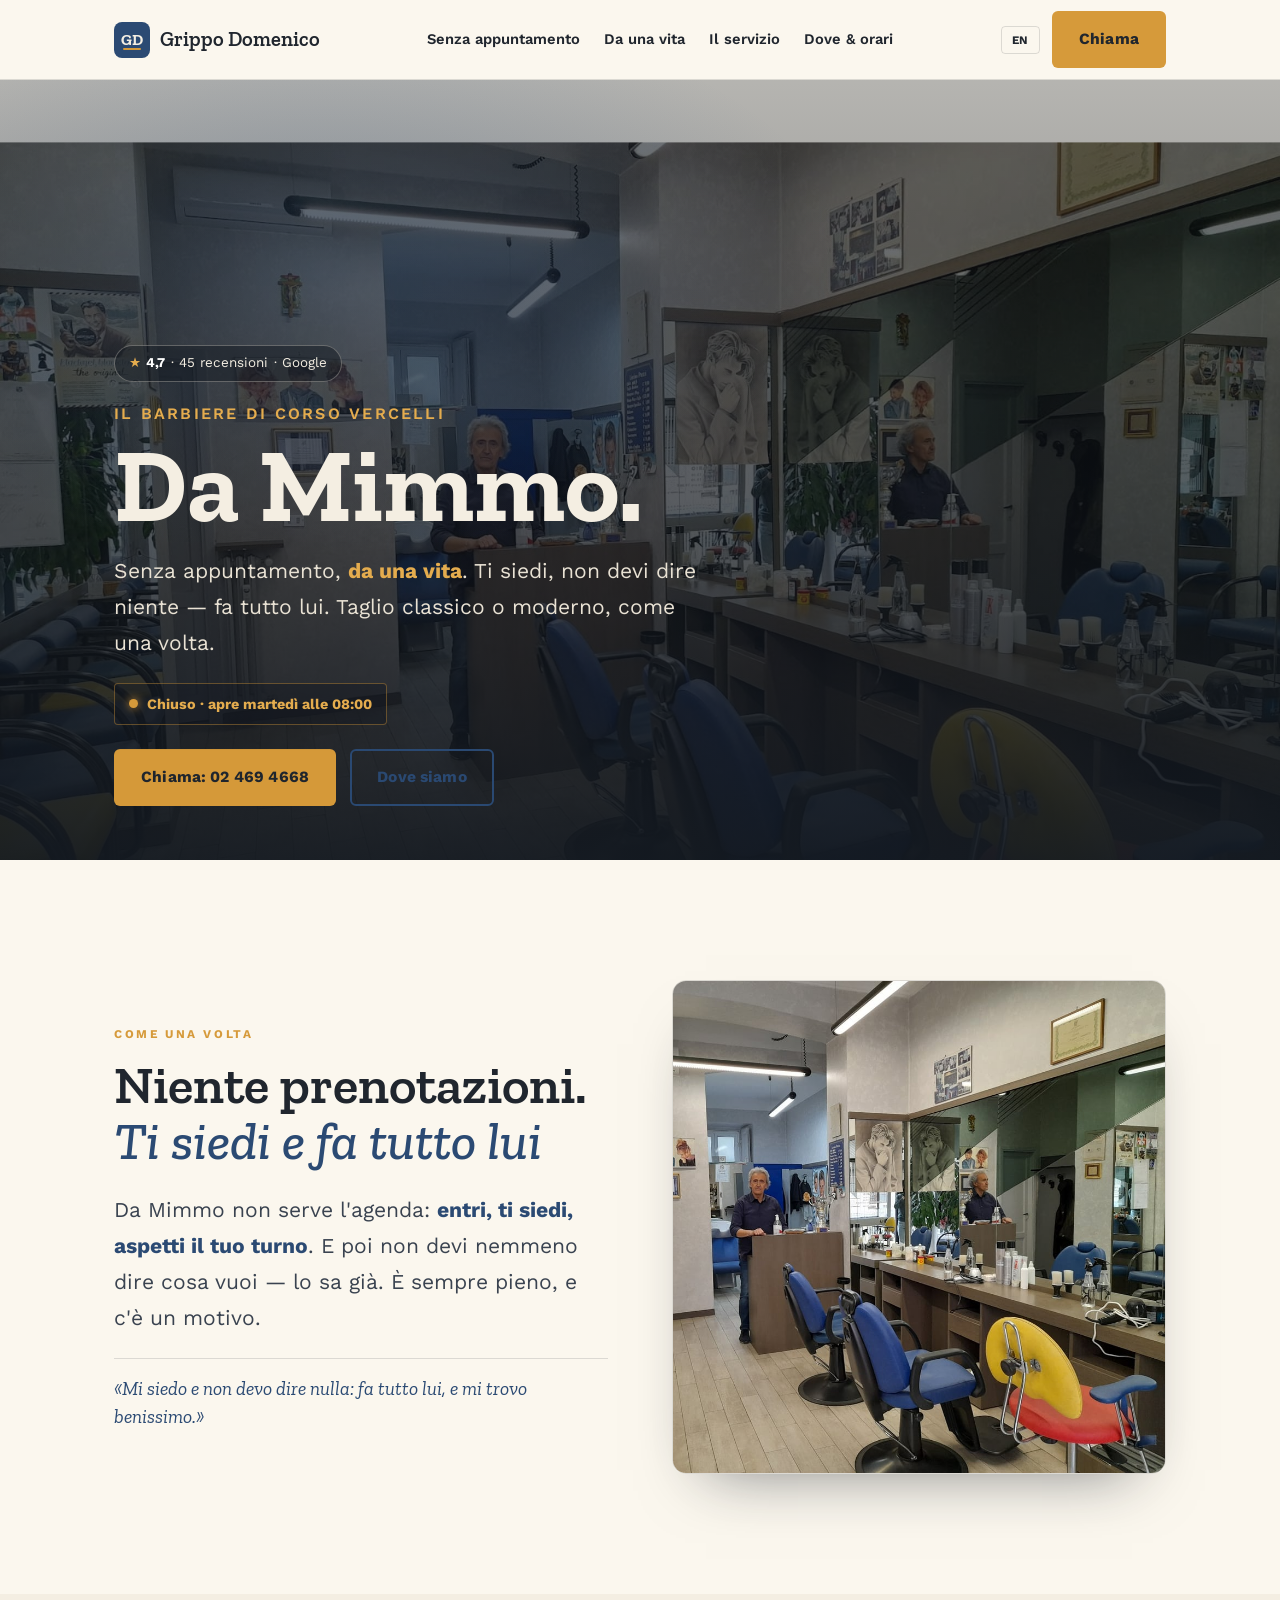
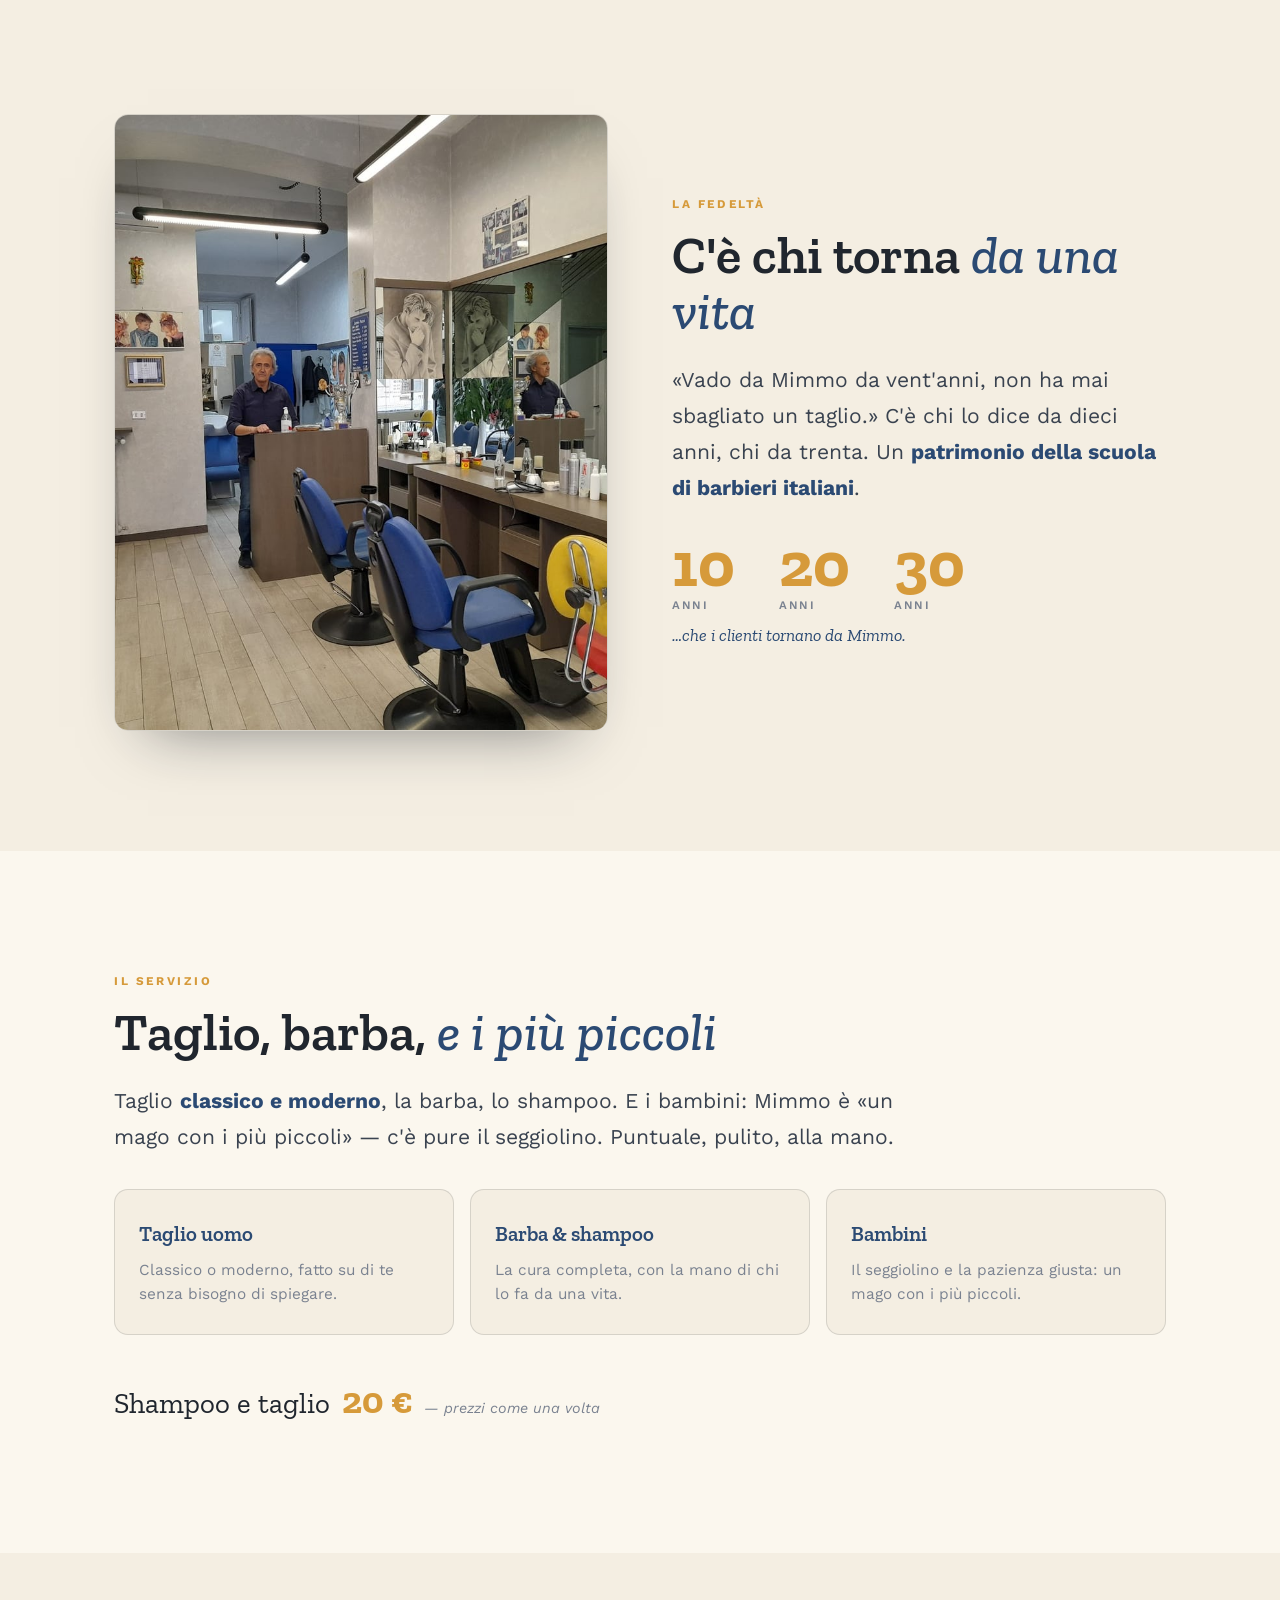
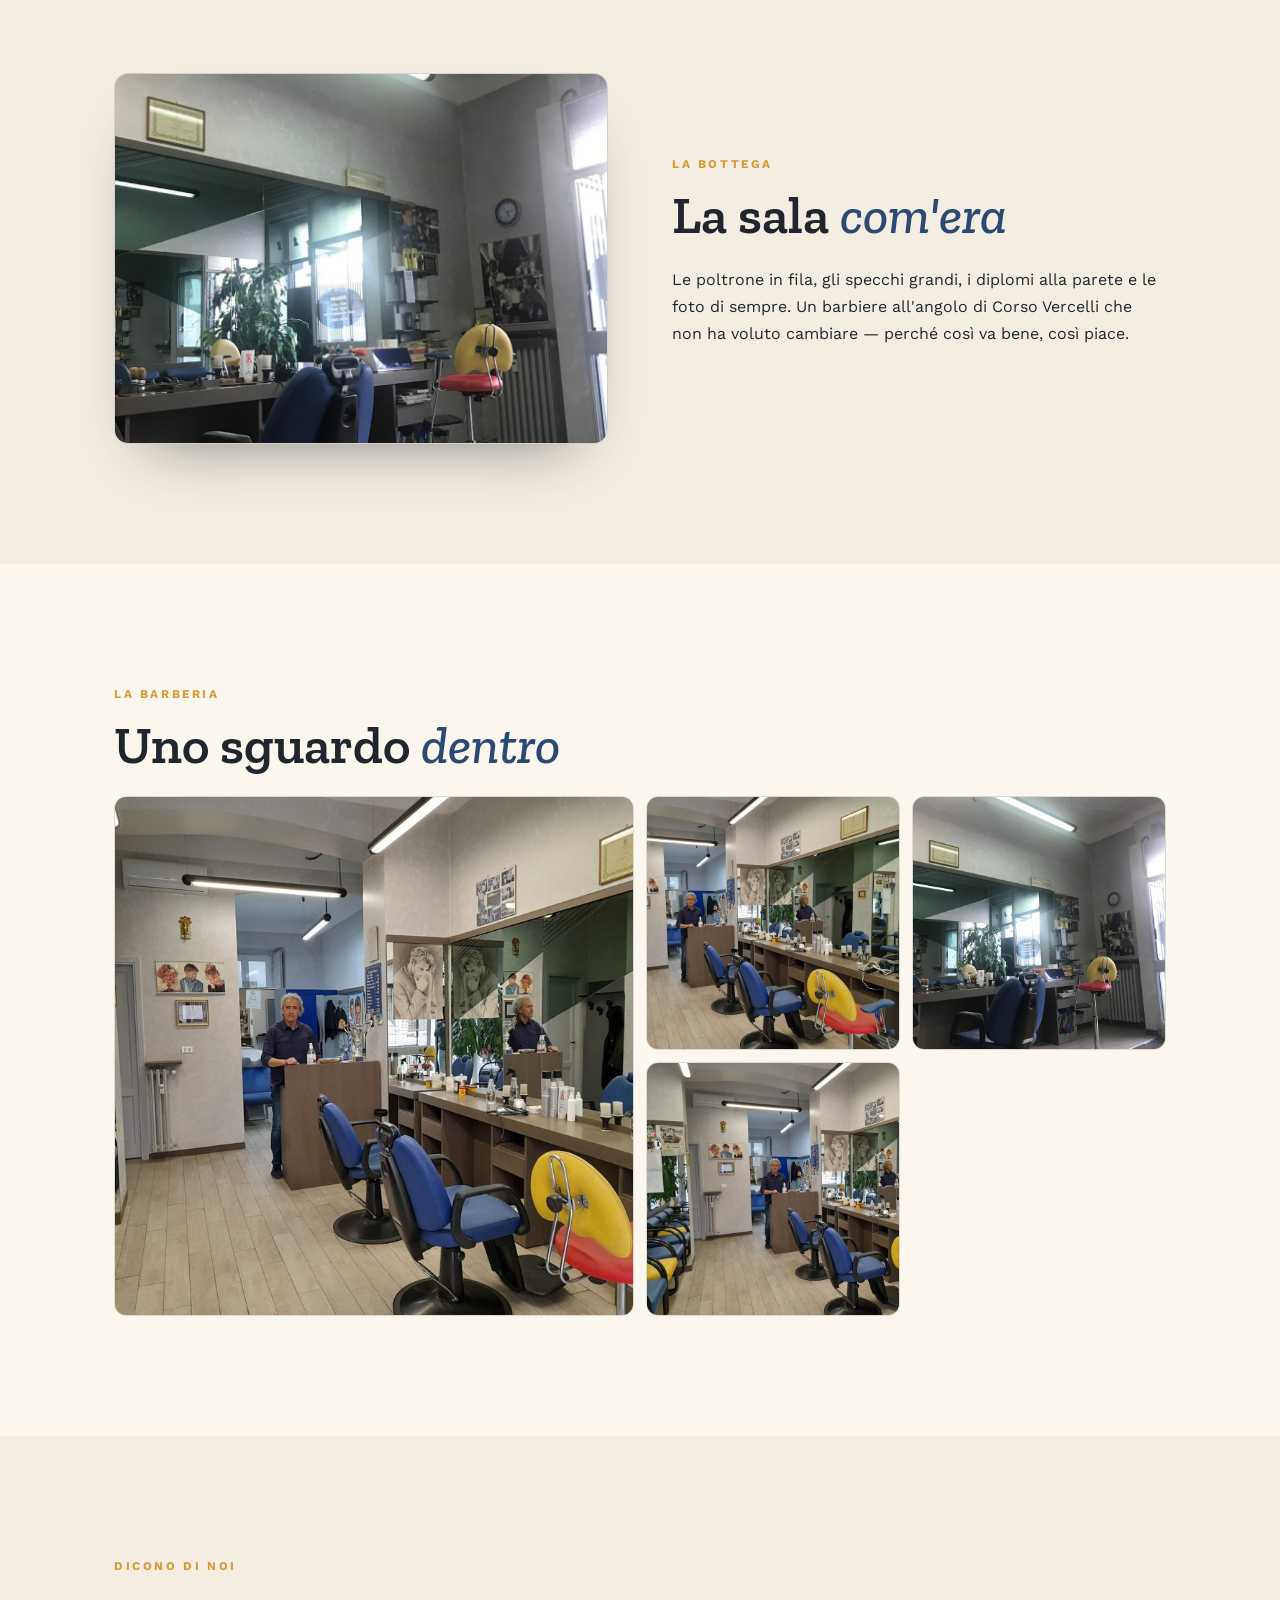
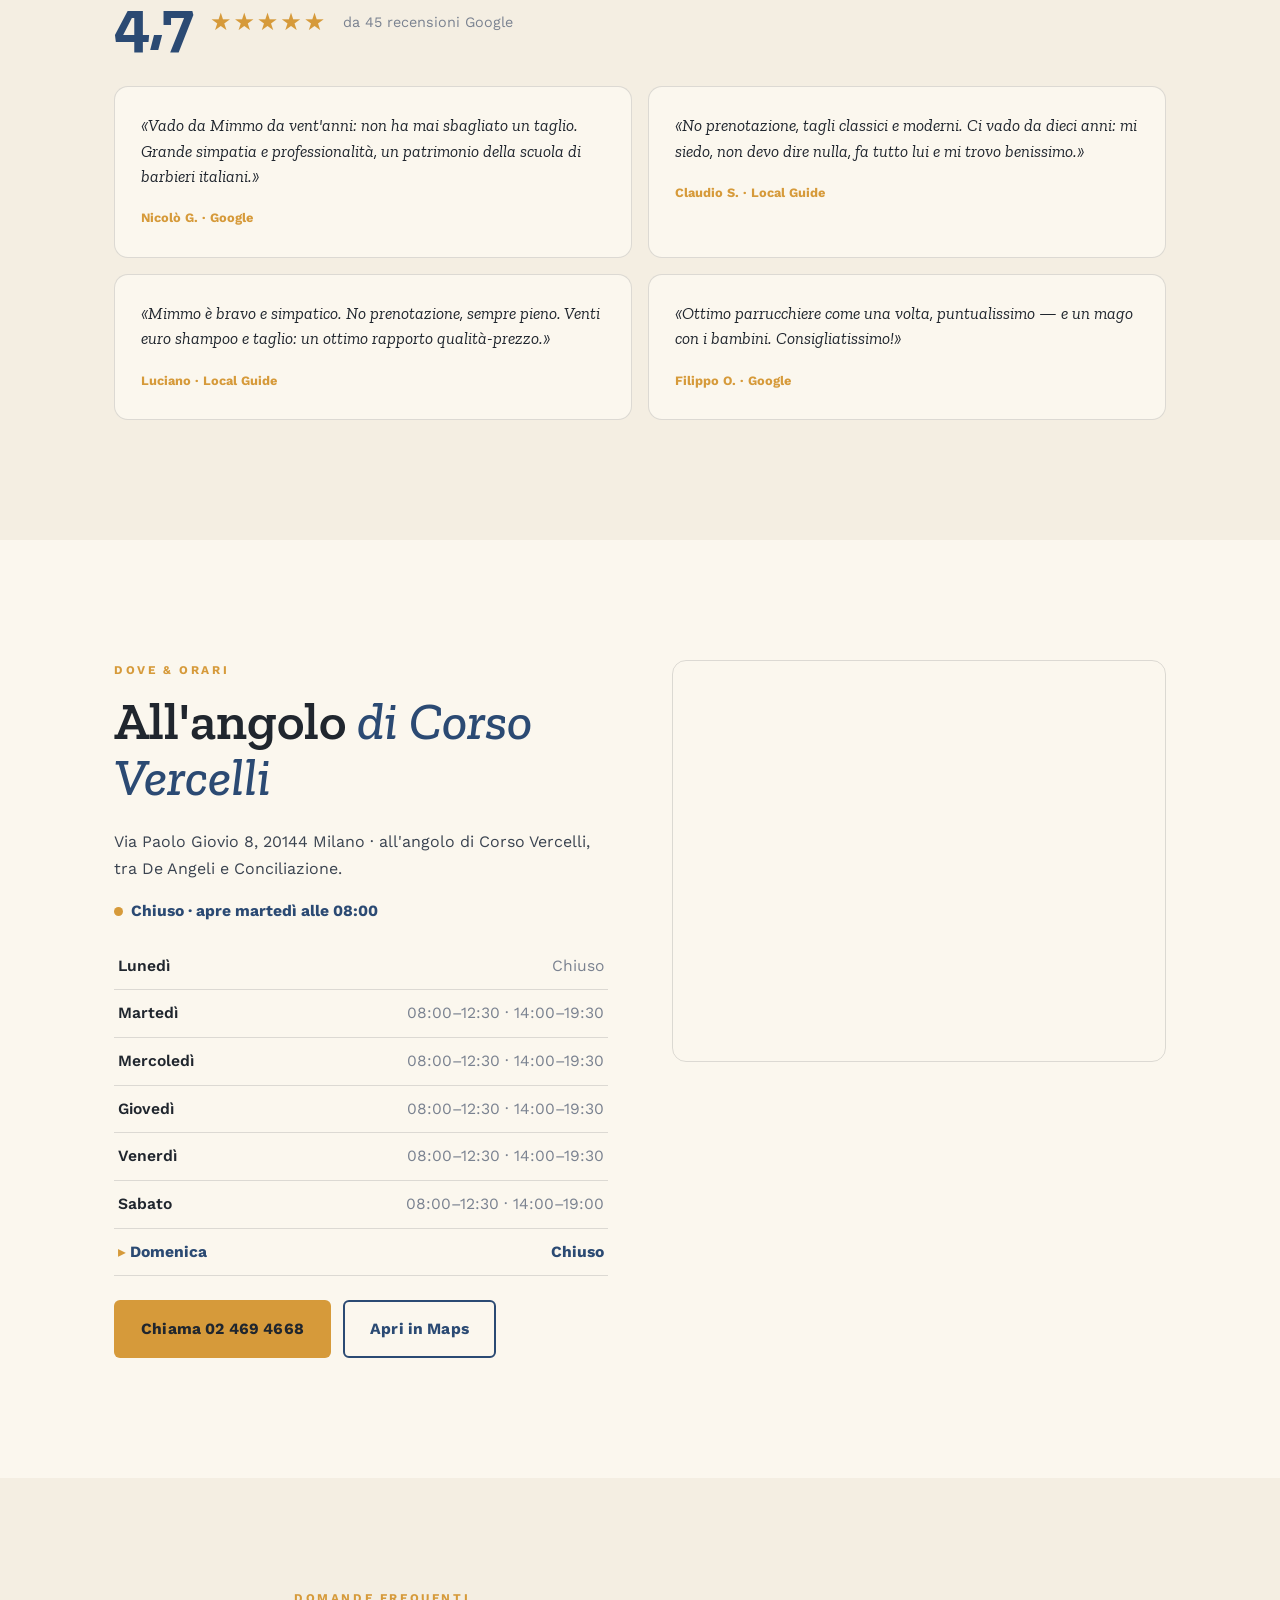
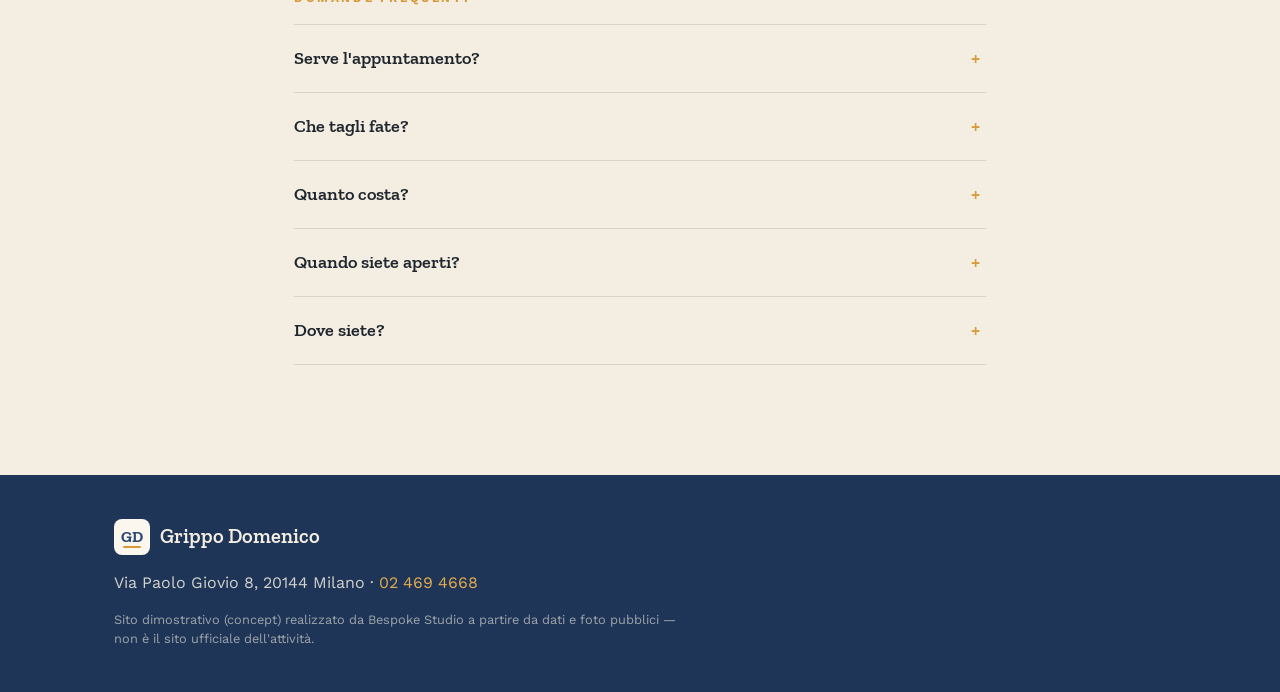
==== index.html @ 037d11e1 "Grippo Domenico — barbiere senza appuntamento, Corso Vercelli (demo Bespoke Studio) Co-Authored-By: " ====
<!DOCTYPE html>
<html lang="it">
<head>
<meta charset="UTF-8">
<meta name="viewport" content="width=device-width, initial-scale=1.0">
<title>Da Mimmo — Grippo Domenico, barbiere in Corso Vercelli</title>
<meta name="description" content="Grippo Domenico, il barbiere di Via Paolo Giovio all'angolo di Corso Vercelli: senza appuntamento, da una vita. Taglio classico e moderno, la barba, i bambini. Da Mimmo ti siedi e fa tutto lui.">
<link rel="canonical" href="https://rotenzark.github.io/grippo-domenico/">
<meta property="og:type" content="website">
<meta property="og:title" content="Da Mimmo — Grippo Domenico, barbiere in Corso Vercelli">
<meta property="og:description" content="Il barbiere di quartiere senza appuntamento, da una vita. Ti siedi e non devi dire niente: fa tutto lui. Taglio classico e moderno, come una volta.">
<meta property="og:image" content="https://rotenzark.github.io/grippo-domenico/img/og-image.jpg">
<meta property="og:url" content="https://rotenzark.github.io/grippo-domenico/">
<meta name="theme-color" content="#2B4A73">
<link rel="icon" type="image/svg+xml" href="img/favicon.svg">
<link rel="icon" type="image/png" sizes="32x32" href="img/favicon-32.png">
<link rel="apple-touch-icon" href="img/apple-touch-icon.png">
<link rel="preconnect" href="https://fonts.googleapis.com">
<link rel="preconnect" href="https://fonts.gstatic.com" crossorigin>
<link href="https://fonts.googleapis.com/css2?family=Zilla+Slab:ital,wght@0,500;0,600;0,700;1,500&family=Work+Sans:wght@400;500;600;700&display=swap" rel="stylesheet">
<link rel="stylesheet" href="css/styles.css?v=1">
<script type="application/ld+json">
{
  "@context": "https://schema.org",
  "@type": "HairSalon",
  "name": "Parrucchiere Grippo Domenico",
  "description": "Barbiere / parrucchiere per uomo in Via Paolo Giovio, angolo Corso Vercelli a Milano. Senza appuntamento: taglio classico e moderno, barba, bambini. Da Mimmo, da una vita.",
  "image": "https://rotenzark.github.io/grippo-domenico/img/og-image.jpg",
  "url": "https://rotenzark.github.io/grippo-domenico/",
  "telephone": "+39024694668",
  "priceRange": "€",
  "address": {
    "@type": "PostalAddress",
    "streetAddress": "Via Paolo Giovio 8",
    "addressLocality": "Milano",
    "postalCode": "20144",
    "addressCountry": "IT"
  },
  "geo": { "@type": "GeoCoordinates", "latitude": 45.4649447, "longitude": 9.1602481 },
  "aggregateRating": { "@type": "AggregateRating", "ratingValue": "4.7", "reviewCount": "45" },
  "openingHoursSpecification": [
    { "@type": "OpeningHoursSpecification", "dayOfWeek": ["Tuesday","Wednesday","Thursday","Friday"], "opens": "08:00", "closes": "12:30" },
    { "@type": "OpeningHoursSpecification", "dayOfWeek": ["Tuesday","Wednesday","Thursday","Friday"], "opens": "14:00", "closes": "19:30" },
    { "@type": "OpeningHoursSpecification", "dayOfWeek": "Saturday", "opens": "08:00", "closes": "12:30" },
    { "@type": "OpeningHoursSpecification", "dayOfWeek": "Saturday", "opens": "14:00", "closes": "19:00" }
  ]
}
</script>
<script type="application/ld+json">
{
  "@context": "https://schema.org",
  "@type": "FAQPage",
  "mainEntity": [
    { "@type": "Question", "name": "Serve l'appuntamento?", "acceptedAnswer": { "@type": "Answer", "text": "No: da Mimmo si entra senza prenotare. Ti siedi, aspetti il tuo turno e fa tutto lui. È sempre pieno, ma vale l'attesa." } },
    { "@type": "Question", "name": "Che tagli fate?", "acceptedAnswer": { "@type": "Answer", "text": "Taglio classico e moderno, la barba, lo shampoo. E i bambini: Mimmo è un mago con i più piccoli. Tutto come una volta." } },
    { "@type": "Question", "name": "Quanto costa?", "acceptedAnswer": { "@type": "Answer", "text": "Prezzi come una volta: 20 euro shampoo e taglio. Un rapporto qualità-prezzo che i clienti citano da anni." } },
    { "@type": "Question", "name": "Quando siete aperti?", "acceptedAnswer": { "@type": "Answer", "text": "Da martedì a venerdì 8:00–12:30 e 14:00–19:30; sabato 8:00–12:30 e 14:00–19:00. Domenica e lunedì chiuso." } },
    { "@type": "Question", "name": "Dove siete?", "acceptedAnswer": { "@type": "Answer", "text": "In Via Paolo Giovio 8, all'angolo di Corso Vercelli a Milano. Telefono 02 469 4668." } }
  ]
}
</script>
</head>
<body>

<div class="intro" id="intro" aria-hidden="true">
  <div class="intro__inner">
    <span class="intro__mono" aria-hidden="true">GD</span>
    <span class="intro__name">Da Mimmo</span>
    <span class="intro__sub">Grippo Domenico · Barbiere</span>
  </div>
</div>

<a class="skip" href="#senza">Salta al contenuto</a>

<header class="site-head" id="top">
  <div class="wrap head-inner">
    <a class="brand" href="#top" aria-label="Grippo Domenico, torna su">
      <span class="brand__mono" aria-hidden="true">GD</span>
      <span class="brand__name">Grippo Domenico</span>
    </a>
    <nav class="nav" id="mainNav" aria-label="Principale">
      <a href="#senza" data-i18n="nav.senza">Senza appuntamento</a>
      <a href="#vita" data-i18n="nav.vita">Da una vita</a>
      <a href="#servizio" data-i18n="nav.servizio">Il servizio</a>
      <a href="#dove" data-i18n="nav.dove">Dove &amp; orari</a>
    </nav>
    <div class="head-cta">
      <button class="lang" id="langToggle" type="button" aria-label="Switch language to English">EN</button>
      <a class="btn btn--gold" href="tel:+39024694668" data-i18n="nav.chiama">Chiama</a>
      <button class="burger" id="burger" type="button" aria-label="Menu" aria-expanded="false" aria-controls="mainNav"><span></span><span></span><span></span></button>
    </div>
  </div>
</header>

<!-- HERO -->
<section class="hero" aria-label="Da Mimmo, Grippo Domenico">
  <div class="hero__photo" id="heroPhoto"><img src="img/hero.jpg" alt="L'interno della barberia di Grippo Domenico con Mimmo e le poltrone" width="1600" height="1000"></div>
  <div class="hero__scrim"></div>
  <div class="wrap hero__inner">
    <p class="hero__badge reveal-hero"><span class="stars" aria-hidden="true">★</span> <strong>4,7</strong> · <span data-i18n="hero.rec">45 recensioni</span> · Google</p>
    <p class="hero__kicker reveal-hero" data-i18n="hero.kicker">Il barbiere di Corso Vercelli</p>
    <h1 class="hero__title reveal-hero">Da Mimmo.</h1>
    <p class="hero__sub reveal-hero" data-i18n="hero.sub">Senza appuntamento, <strong>da una vita</strong>. Ti siedi, non devi dire niente — fa tutto lui. Taglio classico o moderno, come una volta.</p>
    <div class="tuner reveal-hero" aria-live="polite">
      <span class="tuner__dot" aria-hidden="true"></span>
      <span class="tuner__txt" id="orarioStato">—</span>
    </div>
    <div class="hero__cta reveal-hero">
      <a class="btn btn--gold" href="tel:+39024694668" data-i18n="hero.cta1">Chiama: 02 469 4668</a>
      <a class="btn btn--ghost" href="#dove" data-i18n="hero.cta2">Dove siamo</a>
    </div>
  </div>
</section>

<!-- SENZA APPUNTAMENTO (gesto-firma pt.1) -->
<section class="senza" id="senza">
  <div class="wrap sap__grid">
    <div class="sap__text">
      <p class="kicker reveal" data-i18n="sap.kicker">Come una volta</p>
      <h2 class="h2 reveal"><span data-i18n="sap.t1">Niente prenotazioni.</span> <em data-i18n="sap.t2">Ti siedi e fa tutto lui</em></h2>
      <p class="lead reveal" data-i18n="sap.p1">Da Mimmo non serve l'agenda: <strong>entri, ti siedi, aspetti il tuo turno</strong>. E poi non devi nemmeno dire cosa vuoi — lo sa già. È sempre pieno, e c'è un motivo.</p>
      <blockquote class="pull reveal" data-i18n="sap.q">«Mi siedo e non devo dire nulla: fa tutto lui, e mi trovo benissimo.»</blockquote>
    </div>
    <figure class="sap__foto reveal" data-full="img/poltrone.jpg">
      <img src="img/poltrone.jpg" alt="Le poltrone blu della barberia di Grippo Domenico" width="900" height="900">
    </figure>
  </div>
</section>

<!-- DA UNA VITA (gesto-firma pt.2) -->
<section class="vita" id="vita">
  <div class="wrap vita__grid">
    <figure class="vita__foto reveal" data-full="img/mimmo.jpg">
      <img src="img/mimmo.jpg" alt="Mimmo, Domenico Grippo, nella sua barberia" width="760" height="950">
    </figure>
    <div class="vita__text">
      <p class="kicker reveal" data-i18n="vita.kicker">La fedeltà</p>
      <h2 class="h2 reveal"><span data-i18n="vita.t1">C'è chi torna</span> <em data-i18n="vita.t2">da una vita</em></h2>
      <p class="lead reveal" data-i18n="vita.p1">«Vado da Mimmo da vent'anni, non ha mai sbagliato un taglio.» C'è chi lo dice da dieci anni, chi da trenta. Un <strong>patrimonio della scuola di barbieri italiani</strong>.</p>
      <div class="years reveal" aria-hidden="true">
        <div class="year"><span class="year__n count" data-count="10">10</span><span class="year__lab" data-i18n="vita.anni">anni</span></div>
        <div class="year"><span class="year__n count" data-count="20">20</span><span class="year__lab" data-i18n="vita.anni">anni</span></div>
        <div class="year"><span class="year__n count" data-count="30">30</span><span class="year__lab" data-i18n="vita.anni">anni</span></div>
      </div>
      <p class="vita__cap reveal" data-i18n="vita.cap">…che i clienti tornano da Mimmo.</p>
    </div>
  </div>
</section>

<!-- IL SERVIZIO -->
<section class="servizio" id="servizio">
  <div class="wrap">
    <p class="kicker reveal" data-i18n="serv.kicker">Il servizio</p>
    <h2 class="h2 reveal"><span data-i18n="serv.t1">Taglio, barba,</span> <em data-i18n="serv.t2">e i più piccoli</em></h2>
    <p class="lead reveal" data-i18n="serv.p1">Taglio <strong>classico e moderno</strong>, la barba, lo shampoo. E i bambini: Mimmo è «un mago con i più piccoli» — c'è pure il seggiolino. Puntuale, pulito, alla mano.</p>
    <div class="serv__grid">
      <div class="serv__card reveal"><h3 data-i18n="serv.c1t">Taglio uomo</h3><p data-i18n="serv.c1d">Classico o moderno, fatto su di te senza bisogno di spiegare.</p></div>
      <div class="serv__card reveal"><h3 data-i18n="serv.c2t">Barba &amp; shampoo</h3><p data-i18n="serv.c2d">La cura completa, con la mano di chi lo fa da una vita.</p></div>
      <div class="serv__card reveal"><h3 data-i18n="serv.c3t">Bambini</h3><p data-i18n="serv.c3d">Il seggiolino e la pazienza giusta: un mago con i più piccoli.</p></div>
    </div>
    <p class="serv__prezzo reveal"><span data-i18n="serv.prezzo">Shampoo e taglio</span> <strong>20&nbsp;€</strong> <span class="serv__note" data-i18n="serv.note">— prezzi come una volta</span></p>
  </div>
</section>

<!-- LA BOTTEGA -->
<section class="bottega" id="bottega">
  <div class="wrap bot__grid">
    <figure class="bot__foto reveal" data-full="img/bottega.jpg">
      <img src="img/bottega.jpg" alt="Un angolo della barberia di Grippo Domenico" width="1000" height="750">
    </figure>
    <div class="bot__text">
      <p class="kicker reveal" data-i18n="bot.kicker">La bottega</p>
      <h2 class="h2 reveal"><span data-i18n="bot.t1">La sala</span> <em data-i18n="bot.t2">com'era</em></h2>
      <p class="reveal" data-i18n="bot.p1">Le poltrone in fila, gli specchi grandi, i diplomi alla parete e le foto di sempre. Un barbiere all'angolo di Corso Vercelli che non ha voluto cambiare — perché così va bene, così piace.</p>
    </div>
  </div>
</section>

<!-- GALLERY -->
<section class="gallery" id="gallery">
  <div class="wrap">
    <p class="kicker reveal" data-i18n="gal.kicker">La barberia</p>
    <h2 class="h2 reveal"><span data-i18n="gal.t1">Uno sguardo</span> <em data-i18n="gal.t2">dentro</em></h2>
    <div class="shots">
      <figure class="shot reveal" data-full="img/gal1.jpg"><img src="img/gal1.jpg" alt="L'interno della barberia" width="720" height="720"></figure>
      <figure class="shot reveal" data-full="img/gal3.jpg"><img src="img/gal3.jpg" alt="Le poltrone blu" width="720" height="720"></figure>
      <figure class="shot reveal" data-full="img/gal2.jpg"><img src="img/gal2.jpg" alt="Un angolo con lo specchio" width="720" height="720"></figure>
      <figure class="shot reveal" data-full="img/gal4.jpg"><img src="img/gal4.jpg" alt="Le sedie d'attesa e i poster" width="720" height="720"></figure>
    </div>
  </div>
</section>

<!-- RECENSIONI -->
<section class="recensioni" id="recensioni">
  <div class="wrap">
    <p class="kicker reveal" data-i18n="rec.kicker">Dicono di noi</p>
    <div class="rec__head reveal">
      <span class="rec__score">4,7</span>
      <span class="rec__stars" aria-hidden="true">★★★★★</span>
      <span class="rec__from" data-i18n="rec.t2">da 45 recensioni Google</span>
    </div>
    <div class="rec__grid">
      <blockquote class="rec reveal"><p data-i18n="rec.r1">«Vado da Mimmo da vent'anni: non ha mai sbagliato un taglio. Grande simpatia e professionalità, un patrimonio della scuola di barbieri italiani.»</p><cite>Nicolò G. · Google</cite></blockquote>
      <blockquote class="rec reveal"><p data-i18n="rec.r2">«No prenotazione, tagli classici e moderni. Ci vado da dieci anni: mi siedo, non devo dire nulla, fa tutto lui e mi trovo benissimo.»</p><cite>Claudio S. · Local Guide</cite></blockquote>
      <blockquote class="rec reveal"><p data-i18n="rec.r3">«Mimmo è bravo e simpatico. No prenotazione, sempre pieno. Venti euro shampoo e taglio: un ottimo rapporto qualità-prezzo.»</p><cite>Luciano · Local Guide</cite></blockquote>
      <blockquote class="rec reveal"><p data-i18n="rec.r4">«Ottimo parrucchiere come una volta, puntualissimo — e un mago con i bambini. Consigliatissimo!»</p><cite>Filippo O. · Google</cite></blockquote>
    </div>
  </div>
</section>

<!-- DOVE & ORARI -->
<section class="dove" id="dove">
  <div class="wrap dove__grid">
    <div class="dove__text">
      <p class="kicker reveal" data-i18n="dove.kicker">Dove &amp; orari</p>
      <h2 class="h2 reveal"><span data-i18n="dove.t1">All'angolo</span> <em data-i18n="dove.t2">di Corso Vercelli</em></h2>
      <p class="dove__addr reveal" data-i18n="dove.metro">Via Paolo Giovio 8, 20144 Milano · all'angolo di Corso Vercelli, tra De Angeli e Conciliazione.</p>
      <p class="dove__stato reveal"><span class="dot" aria-hidden="true"></span> <span id="orarioStato2">—</span></p>
      <table class="orari reveal" id="orariTable">
        <tbody>
          <tr data-day="1"><th data-i18n="giorni.lun">Lunedì</th><td data-i18n="giorni.chiuso">Chiuso</td></tr>
          <tr data-day="2"><th data-i18n="giorni.mar">Martedì</th><td>08:00–12:30 · 14:00–19:30</td></tr>
          <tr data-day="3"><th data-i18n="giorni.mer">Mercoledì</th><td>08:00–12:30 · 14:00–19:30</td></tr>
          <tr data-day="4"><th data-i18n="giorni.gio">Giovedì</th><td>08:00–12:30 · 14:00–19:30</td></tr>
          <tr data-day="5"><th data-i18n="giorni.ven">Venerdì</th><td>08:00–12:30 · 14:00–19:30</td></tr>
          <tr data-day="6"><th data-i18n="giorni.sab">Sabato</th><td>08:00–12:30 · 14:00–19:00</td></tr>
          <tr data-day="0"><th data-i18n="giorni.dom">Domenica</th><td data-i18n="giorni.chiuso">Chiuso</td></tr>
        </tbody>
      </table>
      <div class="dove__cta reveal">
        <a class="btn btn--gold" href="tel:+39024694668" data-i18n="dove.chiama">Chiama 02 469 4668</a>
        <a class="btn btn--ghost" href="https://www.google.com/maps/place/Parrucchiere+Grippo+Domenico/@45.4649447,9.1602481,17z" target="_blank" rel="noopener" data-i18n="dove.apri">Apri in Maps</a>
      </div>
    </div>
    <div class="dove__map reveal">
      <iframe title="Mappa di Grippo Domenico, Via Paolo Giovio 8 Milano" src="https://www.google.com/maps?q=Parrucchiere+Grippo+Domenico+Via+Paolo+Giovio+8+Milano&output=embed" width="600" height="450" style="border:0;" allowfullscreen="" loading="lazy" referrerpolicy="no-referrer-when-downgrade"></iframe>
    </div>
  </div>
</section>

<!-- FAQ -->
<section class="faq" id="faq">
  <div class="wrap wrap--narrow">
    <p class="kicker reveal" data-i18n="faq.kicker">Domande frequenti</p>
    <div class="faq__list">
      <details class="faq__item reveal"><summary data-i18n="faq.q1">Serve l'appuntamento?</summary><p data-i18n="faq.a1">No: da Mimmo si entra senza prenotare. Ti siedi, aspetti il tuo turno e fa tutto lui. È sempre pieno, ma vale l'attesa.</p></details>
      <details class="faq__item reveal"><summary data-i18n="faq.q2">Che tagli fate?</summary><p data-i18n="faq.a2">Taglio classico e moderno, la barba, lo shampoo. E i bambini: Mimmo è un mago con i più piccoli. Tutto come una volta.</p></details>
      <details class="faq__item reveal"><summary data-i18n="faq.q3">Quanto costa?</summary><p data-i18n="faq.a3">Prezzi come una volta: 20 euro shampoo e taglio. Un rapporto qualità-prezzo che i clienti citano da anni.</p></details>
      <details class="faq__item reveal"><summary data-i18n="faq.q4">Quando siete aperti?</summary><p data-i18n="faq.a4">Da martedì a venerdì 8:00–12:30 e 14:00–19:30; sabato 8:00–12:30 e 14:00–19:00. Domenica e lunedì chiuso.</p></details>
      <details class="faq__item reveal"><summary data-i18n="faq.q5">Dove siete?</summary><p data-i18n="faq.a5">In Via Paolo Giovio 8, all'angolo di Corso Vercelli a Milano. Telefono 02 469 4668.</p></details>
    </div>
  </div>
</section>

<footer class="site-foot">
  <div class="wrap foot-inner">
    <div class="foot__brand">
      <span class="brand__mono" aria-hidden="true">GD</span>
      <span class="brand__name">Grippo Domenico</span>
    </div>
    <p class="foot__dove" data-i18n="foot.dove">Via Paolo Giovio 8, 20144 Milano · <a href="tel:+39024694668">02 469 4668</a></p>
    <p class="foot__demo" data-i18n="foot.demo">Sito dimostrativo (concept) realizzato da Bespoke Studio a partire da dati e foto pubblici — non è il sito ufficiale dell'attività.</p>
  </div>
</footer>

<!-- action-bar mobile -->
<div class="actionbar" id="actionBar" aria-hidden="true">
  <a href="tel:+39024694668" data-i18n="bar.chiama">Chiama</a>
  <a href="#dove" data-i18n="bar.orari">Orari</a>
  <a href="#dove" data-i18n="bar.mappa">Mappa</a>
</div>

<!-- lightbox -->
<div class="lightbox" id="lightbox" hidden>
  <button class="lightbox__close" id="lightboxClose" type="button" aria-label="Chiudi">&times;</button>
  <img id="lightboxImg" src="" alt="">
</div>

<script src="https://cdnjs.cloudflare.com/ajax/libs/gsap/3.12.5/gsap.min.js"></script>
<script src="https://cdnjs.cloudflare.com/ajax/libs/gsap/3.12.5/ScrollTrigger.min.js"></script>
<script src="js/main.js?v=1"></script>
</body>
</html>
---- css/styles.css ----
/* ========================================================================
   Grippo Domenico — Da Mimmo, barbiere in Corso Vercelli
   Barbiere vecchia scuola. Zilla Slab + Work Sans. Blu/crema/senape.
   Gesto-firma: «senza appuntamento, da una vita» (la fiducia).
   ===================================================================== */

:root{
  --blu:#2B4A73;          /* poltrona */
  --blu-2:#1E3557;
  --crema:#F4EEE2;
  --panna:#FBF7EE;
  --senape:#D69A3A;       /* accento / seggiolino */
  --senape-hi:#E4AC4E;
  --legno:#6E4E34;
  --cromo:#8B94A0;
  --ink:#20262E;
  --muted:#7A8290;
  --line:rgba(32,38,46,.14);
  --maxw:1180px;
  --pad:clamp(20px,5vw,64px);
  --fdisplay:'Zilla Slab',Georgia,serif;
  --fbody:'Work Sans',system-ui,sans-serif;
}

*{box-sizing:border-box}
html{scroll-behavior:smooth}
@media (prefers-reduced-motion:reduce){html{scroll-behavior:auto}}
body{
  margin:0;background:var(--panna);color:var(--ink);
  font-family:var(--fbody);font-size:clamp(16px,1.05vw,18px);line-height:1.7;
  -webkit-font-smoothing:antialiased;overflow-x:hidden;
}
img{max-width:100%;display:block}
a{color:inherit}

.wrap{max-width:var(--maxw);margin:0 auto;padding-inline:var(--pad)}
.wrap--narrow{max-width:820px}

.skip{position:absolute;left:-999px;top:0;background:var(--blu);color:#fff;padding:10px 16px;z-index:200}
.skip:focus{left:8px;top:8px}

/* ---------- monogramma GD ---------- */
.brand__mono,.intro__mono{display:inline-grid;place-items:center;flex:none;font-family:var(--fdisplay);font-weight:700;
  color:var(--crema);background:var(--blu);border-radius:8px;line-height:1;position:relative}
.brand__mono{width:36px;height:36px;font-size:1rem}
.intro__mono{width:66px;height:66px;font-size:1.7rem}
.brand__mono::after,.intro__mono::after{content:"";position:absolute;left:26%;right:26%;bottom:20%;height:2px;background:var(--senape);border-radius:2px}

/* ---------- tipografia condivisa ---------- */
.kicker{font-family:var(--fbody);font-size:.74rem;letter-spacing:.22em;text-transform:uppercase;color:var(--senape);font-weight:700;margin:0 0 14px}
.h2{font-family:var(--fdisplay);font-weight:600;font-size:clamp(2rem,4.6vw,3.3rem);line-height:1.06;margin:0 0 22px;color:var(--ink)}
.h2 em{font-style:italic;font-weight:500;color:var(--blu)}
.lead{font-size:clamp(1.05rem,1.7vw,1.32rem);color:#3a4350;max-width:60ch;margin:0 0 22px}
.lead strong{color:var(--blu);font-weight:700}
section{position:relative}

/* ---------- bottoni ---------- */
.btn{display:inline-flex;align-items:center;gap:.5em;justify-content:center;font-family:var(--fbody);font-weight:700;
  letter-spacing:.01em;font-size:.98rem;padding:.85em 1.6em;border-radius:6px;text-decoration:none;cursor:pointer;
  border:2px solid transparent;transition:transform .2s ease,background .2s ease,color .2s ease}
.btn--gold{background:var(--senape);color:var(--ink)}
.btn--gold:hover{background:var(--senape-hi);transform:translateY(-2px)}
.btn--ghost{border-color:var(--blu);color:var(--blu)}
.btn--ghost:hover{background:var(--blu);color:var(--crema)}

/* ---------- intro ---------- */
.intro{position:fixed;inset:0;z-index:300;background:var(--blu);display:grid;place-items:center;
  transition:opacity .6s ease,visibility .6s ease}
.intro.hide{opacity:0;visibility:hidden}
.intro__inner{text-align:center;display:grid;justify-items:center;gap:12px;color:var(--crema)}
.intro__mono{background:var(--panna);color:var(--blu)}
.intro__name{font-family:var(--fdisplay);font-weight:600;font-size:clamp(2rem,7vw,3rem);color:var(--crema)}
.intro__sub{font-size:.8rem;letter-spacing:.2em;text-transform:uppercase;color:var(--senape-hi)}

/* ---------- header ---------- */
.site-head{position:sticky;top:0;z-index:120;background:rgba(251,247,238,.96);border-bottom:1px solid var(--line)}
.head-inner{display:flex;align-items:center;justify-content:space-between;gap:16px;padding-block:11px}
.brand{display:flex;align-items:center;gap:10px;text-decoration:none}
.brand__name{font-family:var(--fdisplay);font-weight:600;font-size:1.28rem;color:var(--ink)}
.nav{display:flex;gap:24px}
.nav a{font-size:.92rem;color:var(--ink);text-decoration:none;transition:color .2s;font-weight:600}
.nav a:hover{color:var(--senape)}
.head-cta{display:flex;align-items:center;gap:12px}
.lang{background:none;border:1px solid var(--line);color:var(--ink);font-family:var(--fbody);font-size:.72rem;font-weight:700;
  padding:6px 10px;border-radius:4px;cursor:pointer;letter-spacing:.06em;transition:border-color .2s,color .2s,background .2s}
.lang:hover{border-color:var(--blu);background:var(--blu);color:var(--crema)}
.burger{display:none;flex-direction:column;gap:5px;background:none;border:0;cursor:pointer;padding:6px}
.burger span{width:24px;height:2px;background:var(--ink);transition:.25s}

/* ---------- hero ---------- */
.hero{position:relative;min-height:clamp(560px,88vh,780px);display:flex;align-items:flex-end;overflow:hidden}
.hero__photo{position:absolute;inset:0;z-index:0}
.hero__photo img{width:100%;height:100%;object-fit:cover;object-position:center;filter:saturate(1) brightness(.62)}
.hero__scrim{position:absolute;inset:0;z-index:1;
  background:radial-gradient(70% 60% at 25% 25%,rgba(43,74,115,.3),transparent 60%),
    linear-gradient(180deg,rgba(20,26,34,.3) 0%,rgba(20,26,34,.5) 55%,rgba(20,26,34,.93) 100%)}
.hero__inner{position:relative;z-index:2;width:100%;padding-block:min(9vh,90px) clamp(30px,6vh,64px)}
.hero__badge{display:inline-flex;align-items:center;gap:.4em;font-size:.84rem;color:var(--crema);background:rgba(20,26,34,.5);
  border:1px solid rgba(244,238,226,.3);padding:6px 14px;border-radius:30px;margin:0 0 18px}
.hero__badge .stars{color:var(--senape-hi)}
.hero__badge strong{color:#fff}
.hero__kicker{font-family:var(--fbody);font-weight:600;text-transform:uppercase;letter-spacing:.14em;
  font-size:clamp(.82rem,1.5vw,1rem);color:var(--senape-hi);margin:0 0 8px}
.hero__title{font-family:var(--fdisplay);font-weight:700;font-size:clamp(3rem,9vw,6.5rem);line-height:.98;margin:0 0 16px;color:var(--crema)}
.hero__sub{font-size:clamp(1.05rem,1.8vw,1.32rem);max-width:46ch;color:#e9e2d4;margin:0 0 22px}
.hero__sub strong{color:var(--senape-hi);font-weight:700}
.tuner{display:inline-flex;align-items:center;gap:.6em;font-family:var(--fbody);font-weight:700;font-size:.9rem;color:var(--senape-hi);
  background:rgba(20,26,34,.45);border:1px solid rgba(214,154,58,.4);border-radius:4px;padding:8px 14px;margin:0 0 24px}
.tuner__dot{width:9px;height:9px;border-radius:50%;background:var(--senape);box-shadow:0 0 10px var(--senape);animation:pulse 2.4s ease-in-out infinite}
@keyframes pulse{0%,100%{opacity:1}50%{opacity:.35}}
.hero__cta{display:flex;flex-wrap:wrap;gap:14px}

/* ---------- SENZA APPUNTAMENTO ---------- */
.senza{padding-block:clamp(64px,10vw,120px)}
.sap__grid,.vita__grid,.bot__grid,.dove__grid{display:grid;grid-template-columns:1fr 1fr;gap:clamp(28px,5vw,64px);align-items:center}
.sap__foto,.vita__foto,.bot__foto{margin:0;border-radius:14px;overflow:hidden;border:1px solid var(--line);cursor:zoom-in;
  box-shadow:0 30px 60px -34px rgba(20,26,34,.55)}
.sap__foto img{width:100%;height:100%;object-fit:cover;aspect-ratio:1}
.pull{margin:22px 0 0;padding:16px 0 0;border-top:1px solid var(--line);font-family:var(--fdisplay);font-style:italic;
  font-size:1.2rem;color:var(--blu);line-height:1.45}

/* ---------- DA UNA VITA ---------- */
.vita{padding-block:clamp(64px,10vw,120px);background:var(--crema)}
.vita__foto{order:-1}
.vita__foto img{width:100%;height:100%;object-fit:cover;aspect-ratio:4/5}
.years{display:flex;gap:clamp(18px,4vw,44px);margin:26px 0 10px}
.year{display:flex;flex-direction:column;align-items:flex-start;line-height:1}
.year__n{font-family:var(--fdisplay);font-weight:700;font-size:clamp(2.6rem,7vw,4rem);color:var(--senape)}
.year__lab{font-family:var(--fbody);font-weight:600;text-transform:uppercase;letter-spacing:.14em;font-size:.72rem;color:var(--muted);margin-top:4px}
.vita__cap{font-family:var(--fdisplay);font-style:italic;color:var(--blu);font-size:1.1rem;margin:0}

/* ---------- IL SERVIZIO ---------- */
.servizio{padding-block:clamp(64px,10vw,120px)}
.servizio .lead{margin-bottom:34px}
.serv__grid{display:grid;grid-template-columns:repeat(3,1fr);gap:16px;margin-bottom:34px}
.serv__card{background:var(--crema);border:1px solid var(--line);border-radius:14px;padding:26px 24px 28px;
  transition:transform .25s ease,box-shadow .25s ease}
.serv__card:hover{transform:translateY(-4px);box-shadow:0 24px 44px -28px rgba(43,74,115,.5)}
.serv__card h3{font-family:var(--fdisplay);font-weight:600;font-size:1.3rem;margin:0 0 .35em;color:var(--blu)}
.serv__card p{margin:0;color:var(--muted);font-size:.96rem;line-height:1.55}
.serv__prezzo{font-family:var(--fdisplay);font-size:clamp(1.3rem,3vw,1.8rem);color:var(--ink);margin:0;display:flex;flex-wrap:wrap;align-items:baseline;gap:.4em}
.serv__prezzo strong{color:var(--senape);font-weight:700;font-size:1.3em}
.serv__note{font-family:var(--fbody);font-size:.9rem;color:var(--muted);font-style:italic}

/* ---------- LA BOTTEGA ---------- */
.bottega{padding-block:clamp(64px,10vw,120px);background:var(--crema)}
.bot__foto{order:-1}
.bot__foto img{width:100%;height:100%;object-fit:cover;aspect-ratio:4/3}

/* ---------- GALLERY ---------- */
.gallery{padding-block:clamp(64px,10vw,120px)}
.shots{display:grid;grid-template-columns:repeat(4,1fr);gap:12px;margin-top:14px}
.shot{margin:0;border-radius:12px;overflow:hidden;border:1px solid var(--line);cursor:zoom-in;aspect-ratio:1;transition:transform .3s ease}
.shot img{width:100%;height:100%;object-fit:cover;transition:transform .5s ease}
.shot:hover img{transform:scale(1.06)}
.shot:nth-child(1){grid-column:span 2;grid-row:span 2;aspect-ratio:auto}

/* ---------- RECENSIONI ---------- */
.recensioni{padding-block:clamp(64px,10vw,120px);background:var(--crema)}
.rec__head{display:flex;align-items:center;gap:16px;flex-wrap:wrap;margin-bottom:32px}
.rec__score{font-family:var(--fdisplay);font-weight:700;font-size:clamp(2.6rem,6vw,4rem);color:var(--blu);line-height:1}
.rec__stars{color:var(--senape);font-size:1.5rem;letter-spacing:.08em}
.rec__from{font-size:.9rem;color:var(--muted)}
.rec__grid{display:grid;grid-template-columns:repeat(2,1fr);gap:16px}
.rec{margin:0;padding:26px;border:1px solid var(--line);border-radius:14px;background:var(--panna)}
.rec p{margin:0 0 14px;font-family:var(--fdisplay);font-style:italic;font-size:1.06rem;color:var(--ink);line-height:1.5}
.rec cite{font-style:normal;font-size:.8rem;color:var(--senape);font-weight:700}

/* ---------- DOVE ---------- */
.dove{padding-block:clamp(64px,10vw,120px)}
.dove__grid{align-items:start}
.dove__addr{color:#3a4350;margin:0 0 16px}
.dove__stato{display:flex;align-items:center;gap:.5em;font-weight:700;color:var(--blu);margin:0 0 18px;font-size:.98rem}
.dove__stato .dot{width:9px;height:9px;border-radius:50%;background:var(--senape)}
.orari{width:100%;border-collapse:collapse;margin:0 0 24px;font-size:.98rem}
.orari th,.orari td{text-align:left;padding:10px 4px;border-bottom:1px solid var(--line)}
.orari th{font-weight:600;color:var(--ink)}
.orari td{color:var(--muted);text-align:right}
.orari tr.is-today th,.orari tr.is-today td{color:var(--blu);font-weight:700}
.orari tr.is-today th::before{content:"▸ ";color:var(--senape)}
.dove__cta{display:flex;flex-wrap:wrap;gap:12px}
.dove__map{border-radius:14px;overflow:hidden;border:1px solid var(--line);min-height:400px}
.dove__map iframe{width:100%;height:100%;min-height:400px;display:block;filter:grayscale(.15) contrast(1.02)}

/* ---------- FAQ ---------- */
.faq{padding-block:clamp(56px,9vw,110px);background:var(--crema)}
.faq__list{margin-top:16px;border-top:1px solid var(--line)}
.faq__item{border-bottom:1px solid var(--line)}
.faq__item summary{cursor:pointer;list-style:none;padding:18px 40px 18px 0;position:relative;
  font-family:var(--fdisplay);font-weight:600;font-size:1.14rem;color:var(--ink)}
.faq__item summary::-webkit-details-marker{display:none}
.faq__item summary::after{content:"+";position:absolute;right:6px;top:50%;transform:translateY(-50%);color:var(--senape);font-size:1.4rem}
.faq__item[open] summary::after{content:"–"}
.faq__item p{margin:0 0 18px;color:var(--muted);max-width:70ch}

/* ---------- footer ---------- */
.site-foot{background:var(--blu-2);color:var(--crema);padding-block:44px}
.foot-inner{display:grid;gap:14px}
.foot__brand{display:flex;align-items:center;gap:10px}
.foot__brand .brand__name{color:var(--crema)}
.foot__brand .brand__mono{background:var(--panna);color:var(--blu)}
.foot__dove{margin:0;color:rgba(244,238,226,.85)}
.foot__dove a{color:var(--senape-hi);text-decoration:none}
.foot__demo{margin:0;font-size:.8rem;color:rgba(244,238,226,.6);max-width:72ch;line-height:1.5}

/* ---------- action-bar mobile ---------- */
.actionbar{position:fixed;left:0;right:0;bottom:0;z-index:100;display:none;grid-template-columns:repeat(3,1fr);
  background:var(--blu-2);border-top:1px solid rgba(214,154,58,.3);transform:translateY(100%);transition:transform .3s ease}
.actionbar.is-visible{transform:translateY(0)}
.actionbar a{padding:14px 6px;text-align:center;text-decoration:none;color:var(--crema);font-weight:700;font-size:.9rem;
  border-right:1px solid rgba(214,154,58,.25)}
.actionbar a:last-child{border-right:0}

/* ---------- lightbox ---------- */
.lightbox{position:fixed;inset:0;z-index:400;background:rgba(16,22,30,.93);display:grid;place-items:center;padding:24px}
.lightbox[hidden]{display:none}
.lightbox img{max-width:92vw;max-height:88vh;border-radius:10px;background:var(--panna)}
.lightbox__close{position:absolute;top:18px;right:24px;background:none;border:0;color:#fff;font-size:2.4rem;cursor:pointer;line-height:1}

/* ---------- reveal ---------- */
.reveal{opacity:0;transform:translateY(24px)}
.reveal.in-view{opacity:1;transform:none}
.reveal-hero{opacity:0;transform:translateY(18px)}
.reveal-hero.in-view{opacity:1;transform:none}
html:not(.js) .reveal,html:not(.js) .reveal-hero{opacity:1;transform:none}

/* ---------- responsive ---------- */
@media (max-width:920px){
  .nav{position:fixed;inset:0 0 0 auto;width:min(80vw,340px);flex-direction:column;gap:8px;
    background:var(--panna);padding:88px 28px 28px;transform:translateX(100%);transition:transform .3s ease;
    border-left:1px solid var(--line);z-index:115}
  .nav.nav-open{transform:translateX(0)}
  .nav a{font-size:1.1rem;padding:8px 0}
  .burger{display:flex}
  .sap__grid,.vita__grid,.bot__grid,.dove__grid{grid-template-columns:1fr}
  .sap__foto{order:-1}
  .serv__grid{grid-template-columns:1fr}
  .rec__grid{grid-template-columns:1fr}
  .shots{grid-template-columns:repeat(2,1fr)}
  .shot:nth-child(1){grid-column:span 2;grid-row:auto;aspect-ratio:16/10}
  .actionbar{display:grid}
  .site-foot{padding-bottom:84px}
}
@media (max-width:540px){
  .shots{grid-template-columns:1fr}
  .shot:nth-child(1){grid-column:auto}
  .years{gap:24px}
}
@media (prefers-reduced-motion:reduce){
  .tuner__dot{animation:none}
  .reveal,.reveal-hero{opacity:1;transform:none}
}
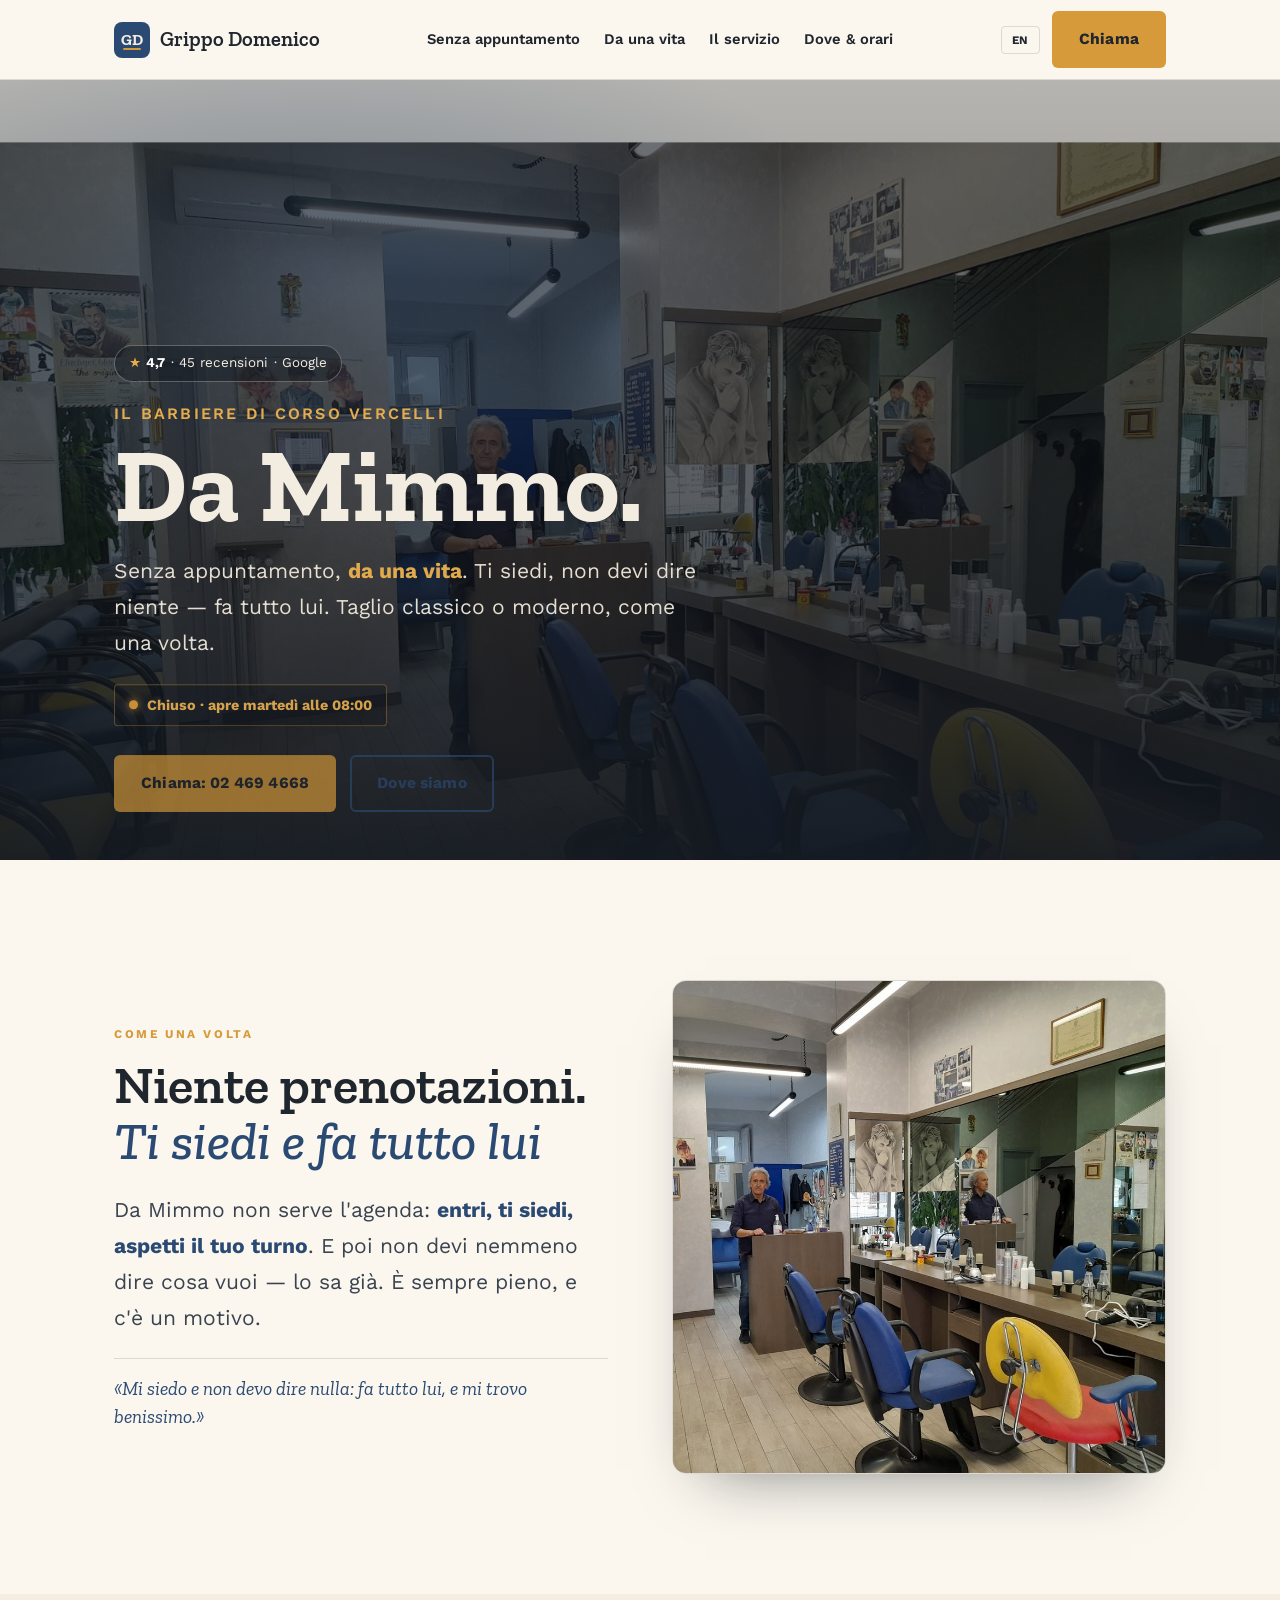
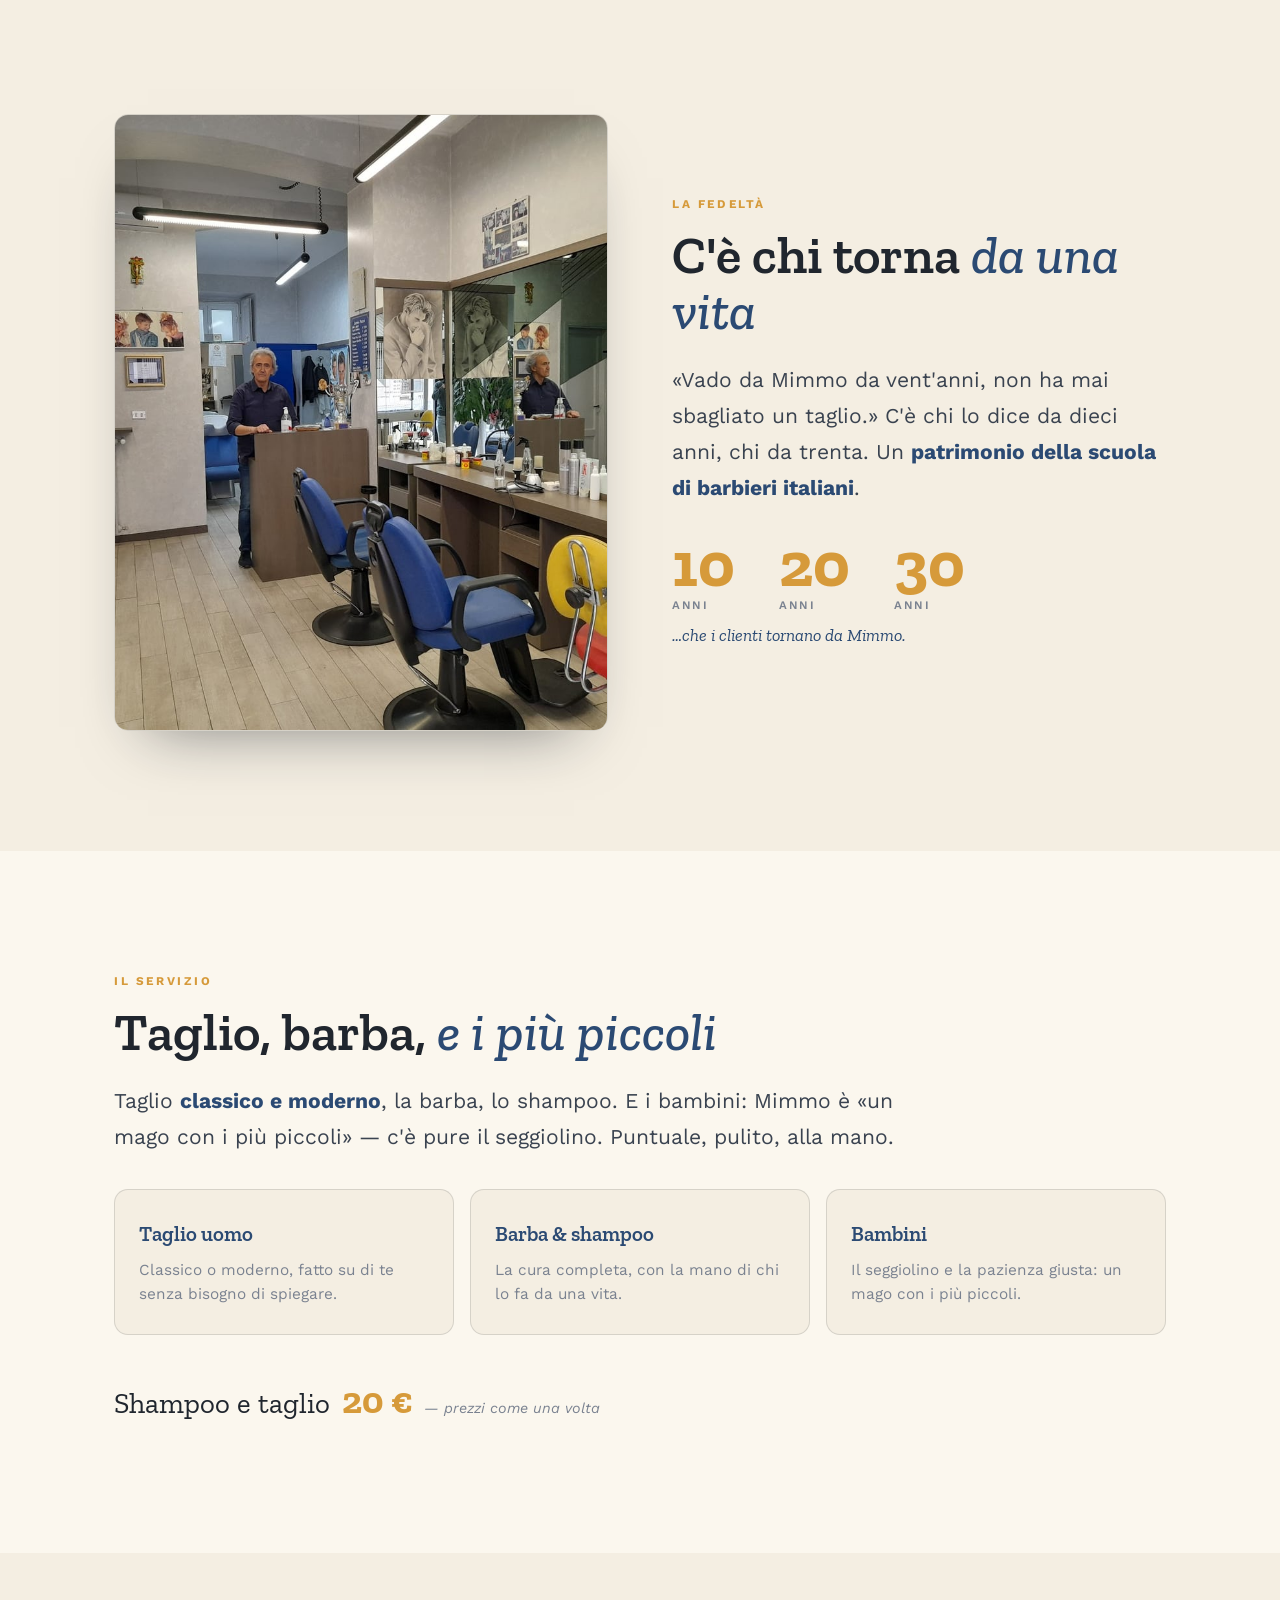
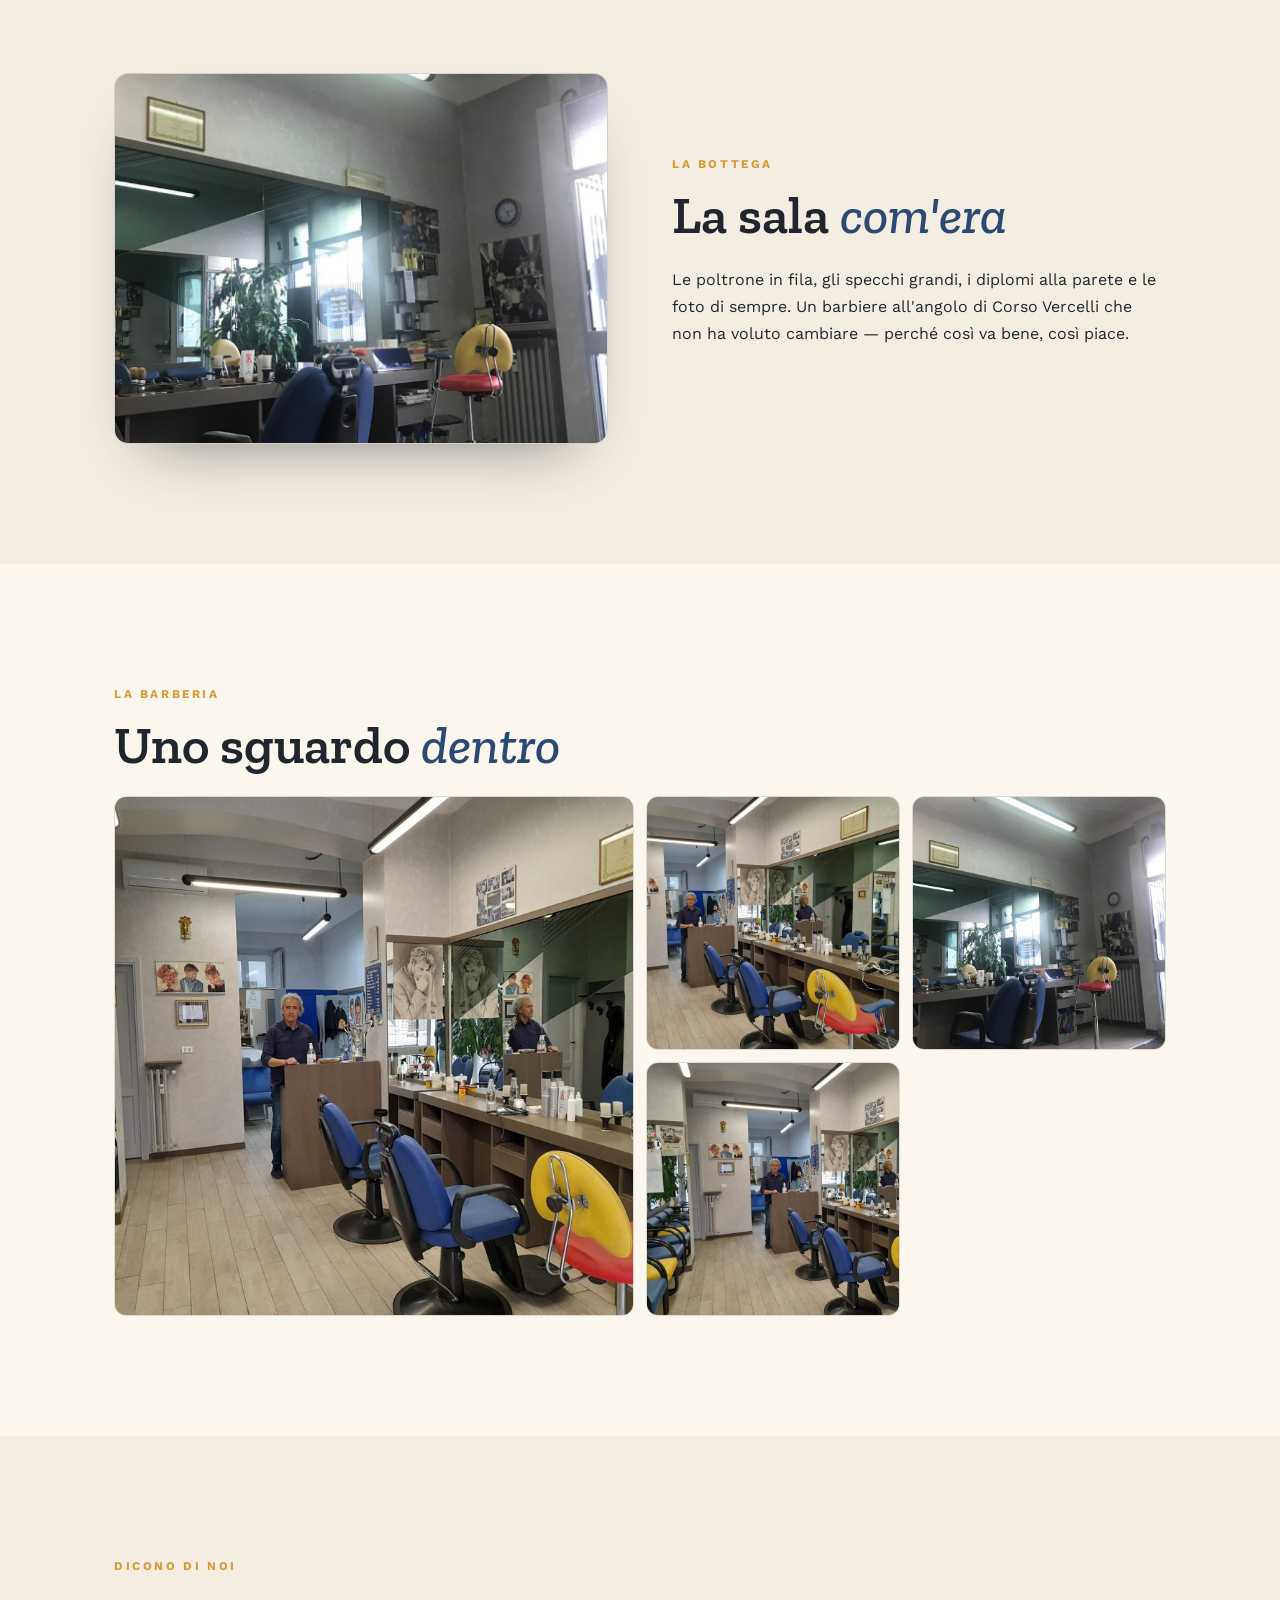
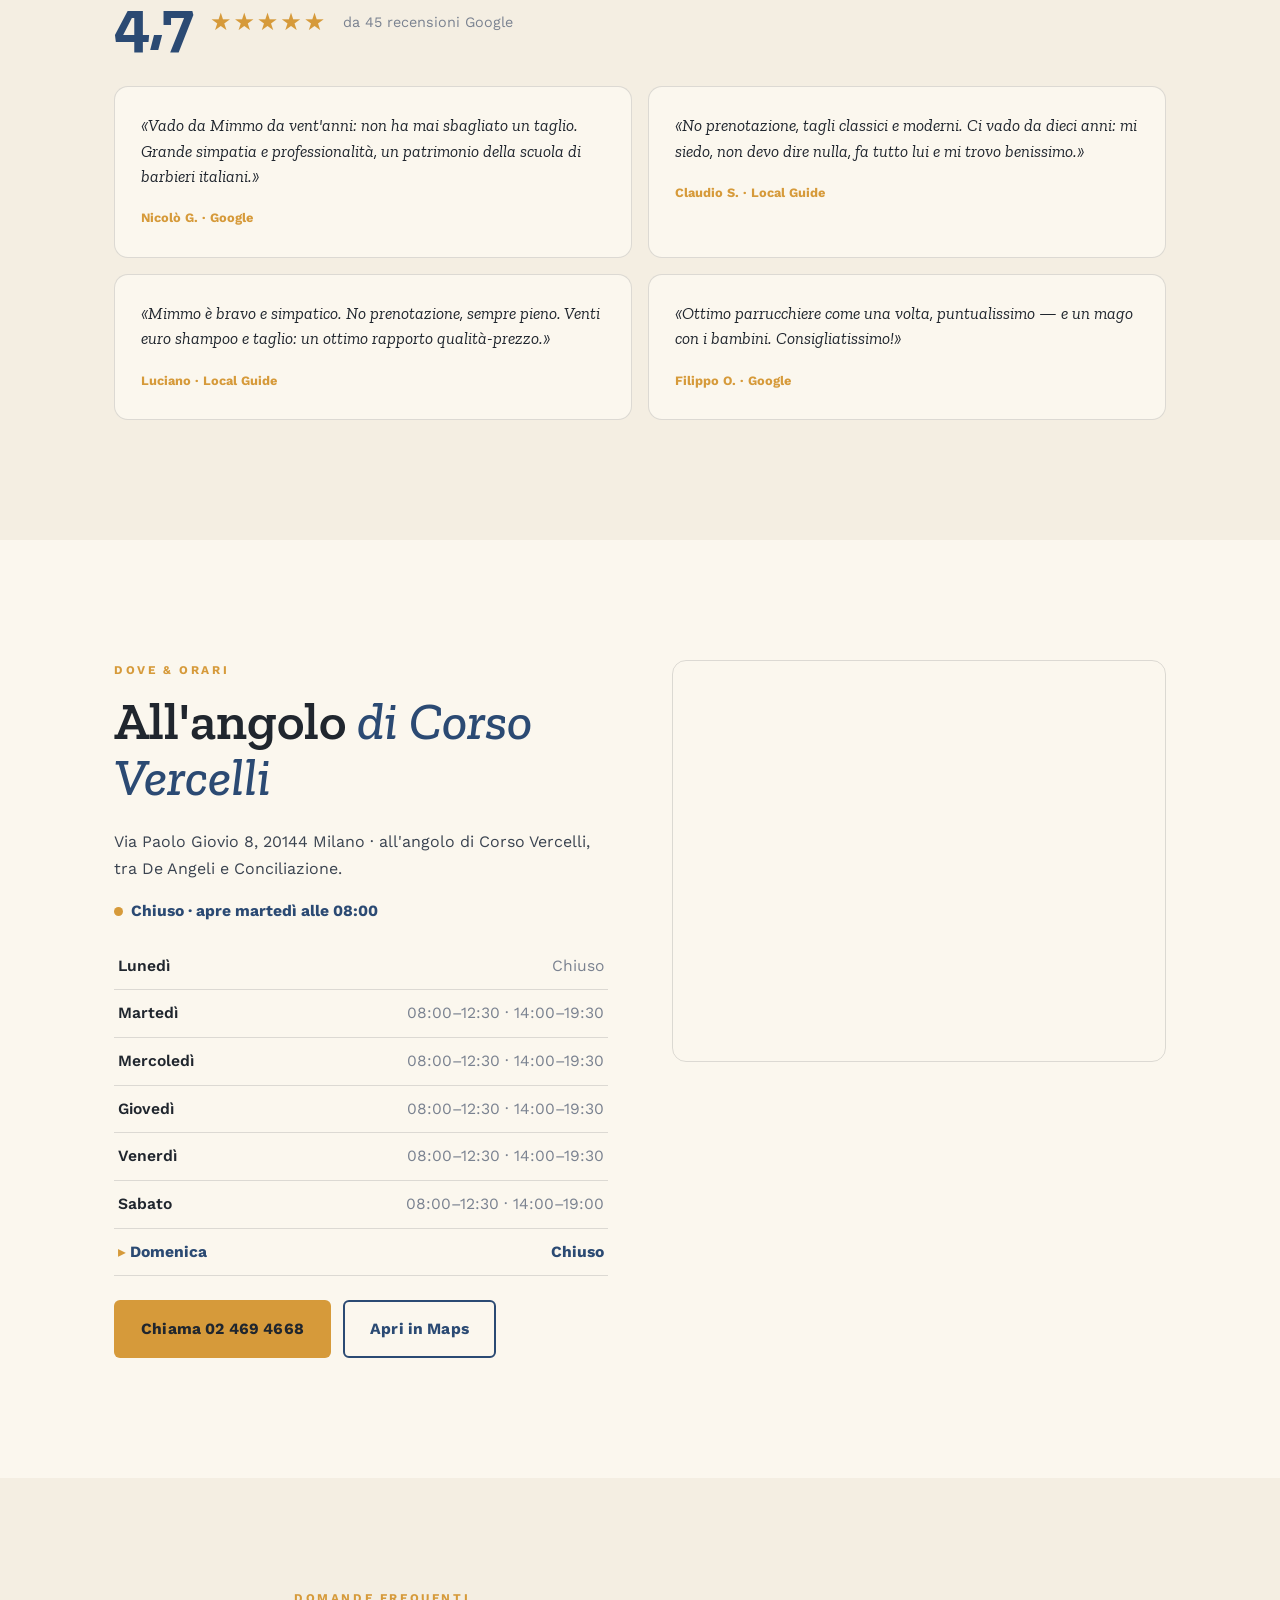
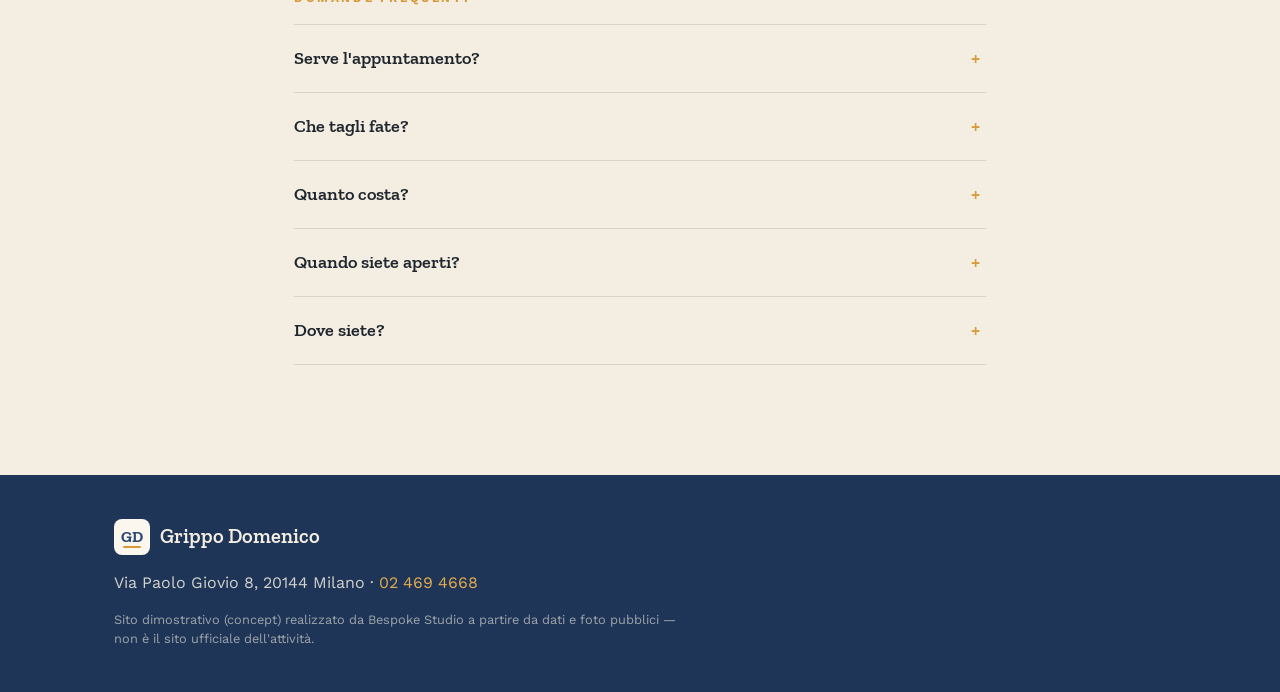
==== commit ed7184e3: "Fix flash: elimina doppia-animazione reveal (escludi firme dal reveal generico) + immediateRender:fa" ====
--- a/index.html
+++ b/index.html
@@ -278,6 +278,6 @@
 
 <script src="https://cdnjs.cloudflare.com/ajax/libs/gsap/3.12.5/gsap.min.js"></script>
 <script src="https://cdnjs.cloudflare.com/ajax/libs/gsap/3.12.5/ScrollTrigger.min.js"></script>
-<script src="js/main.js?v=1"></script>
+<script src="js/main.js?v=2"></script>
 </body>
 </html>
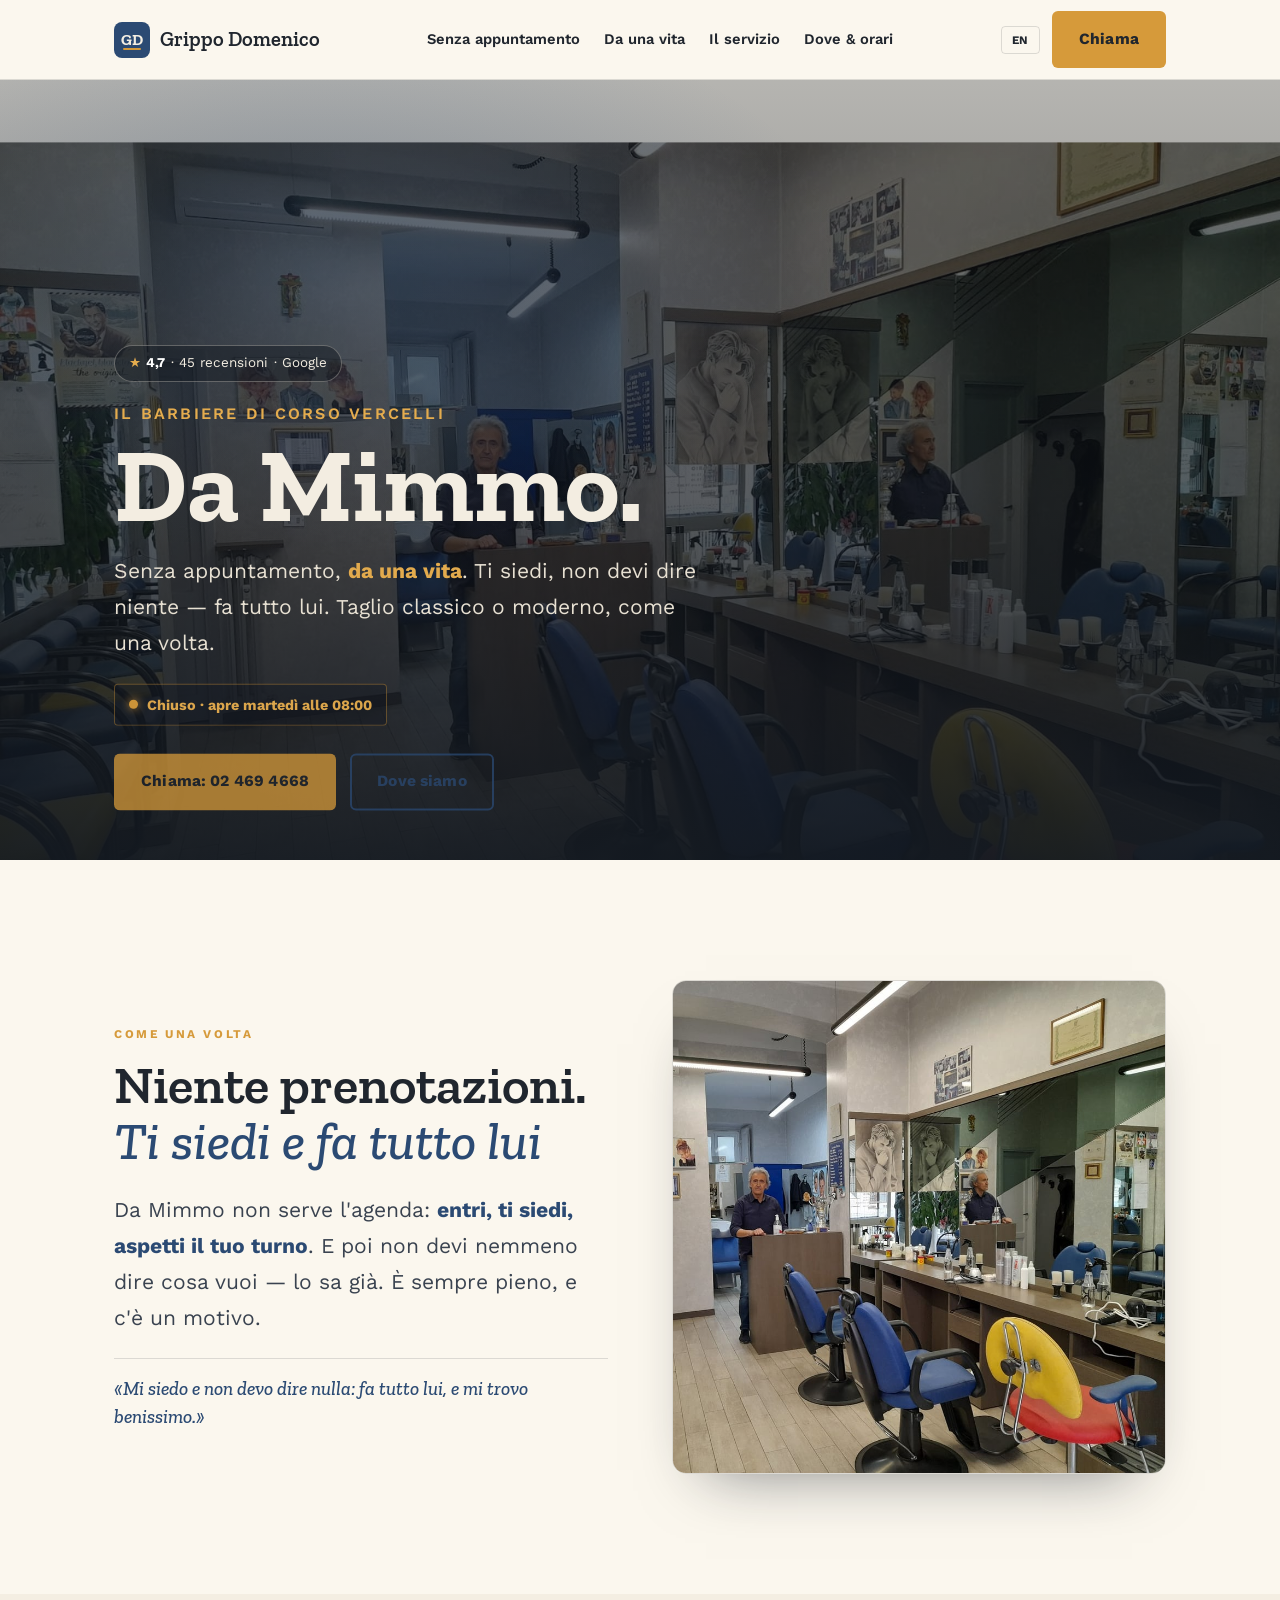
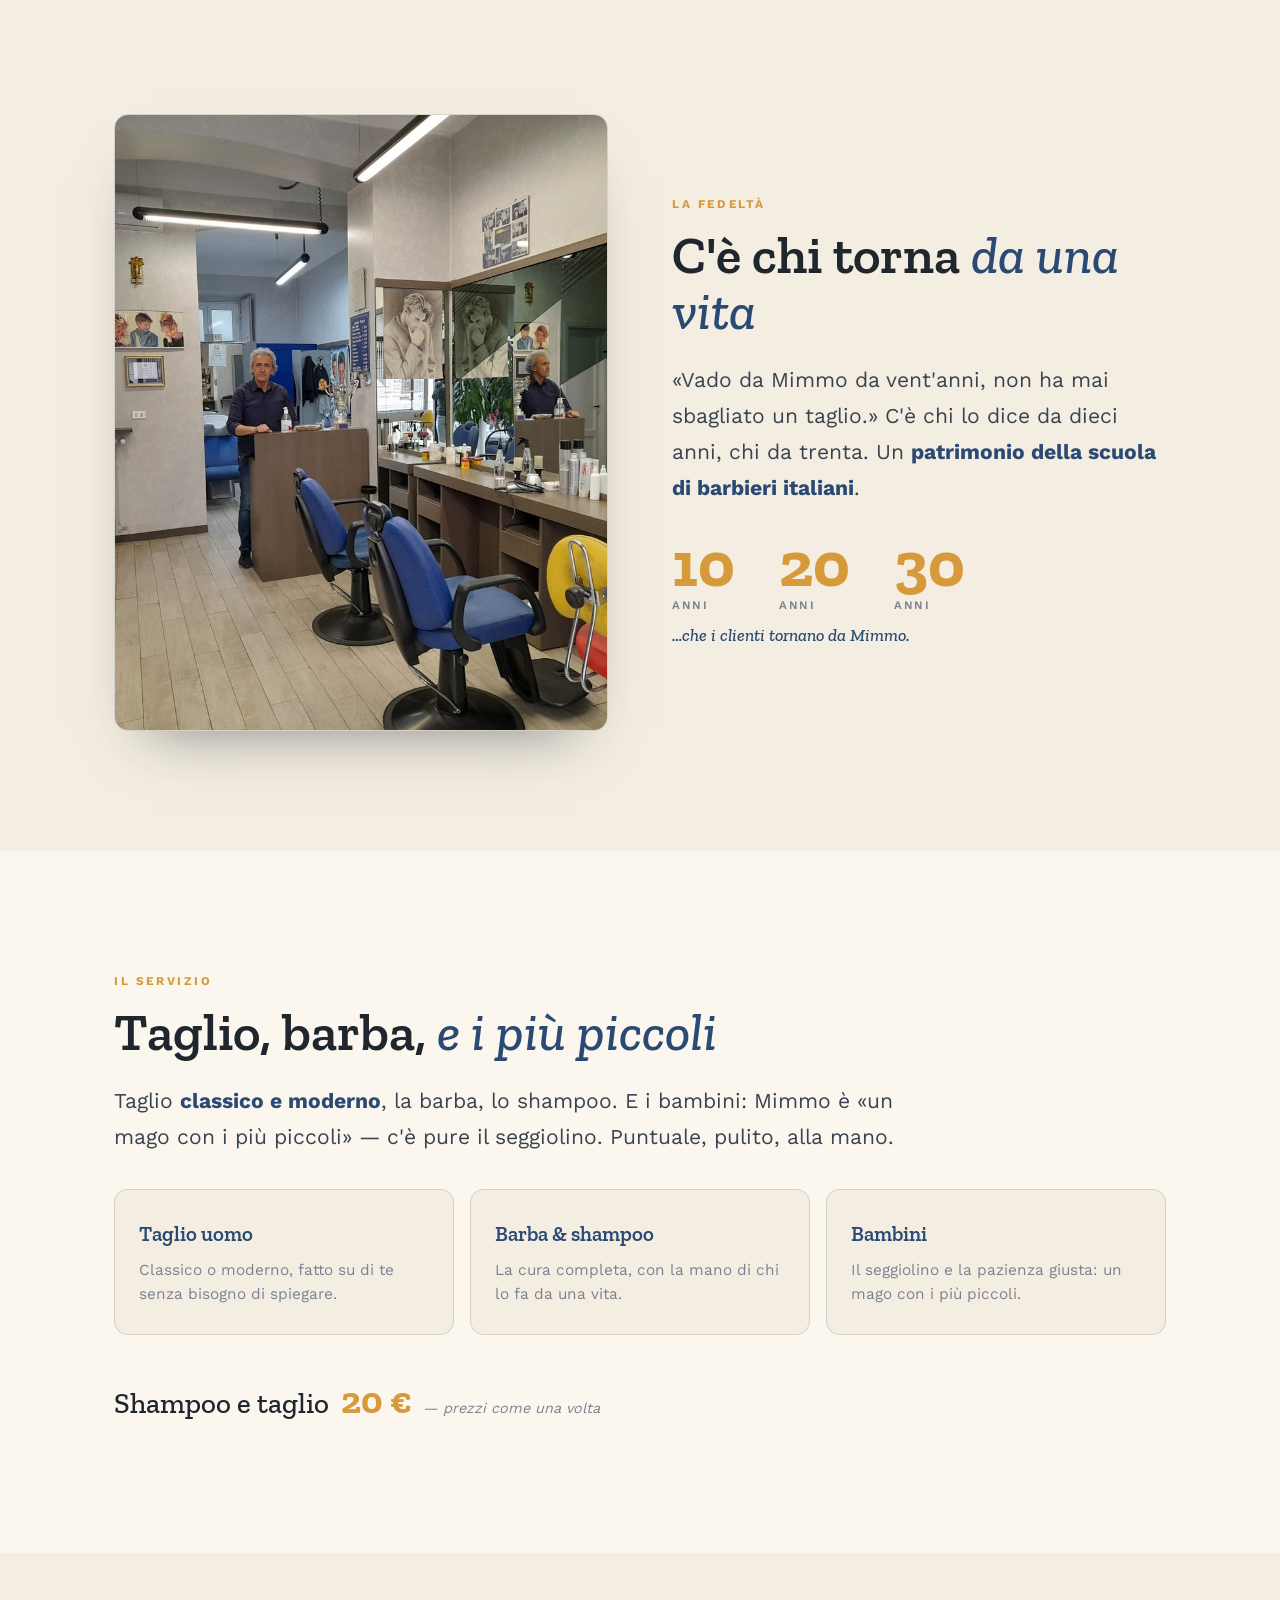
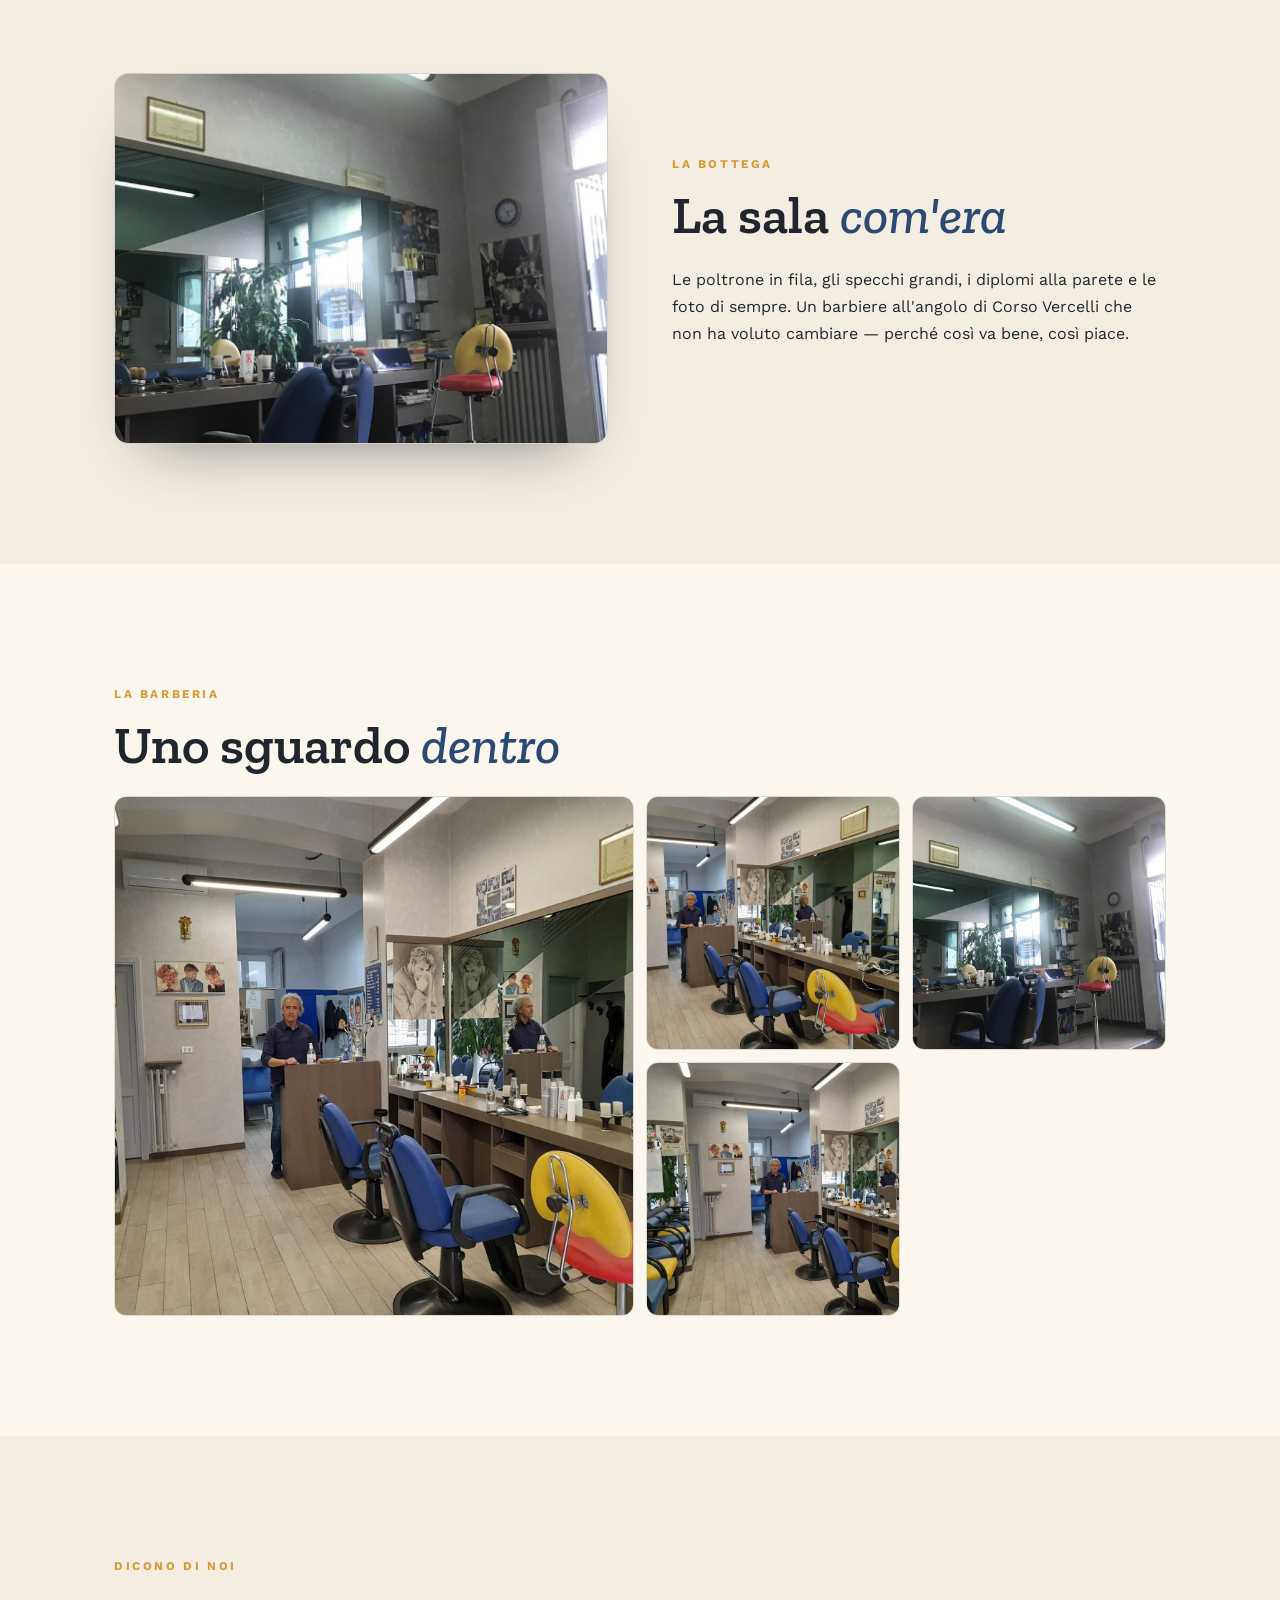
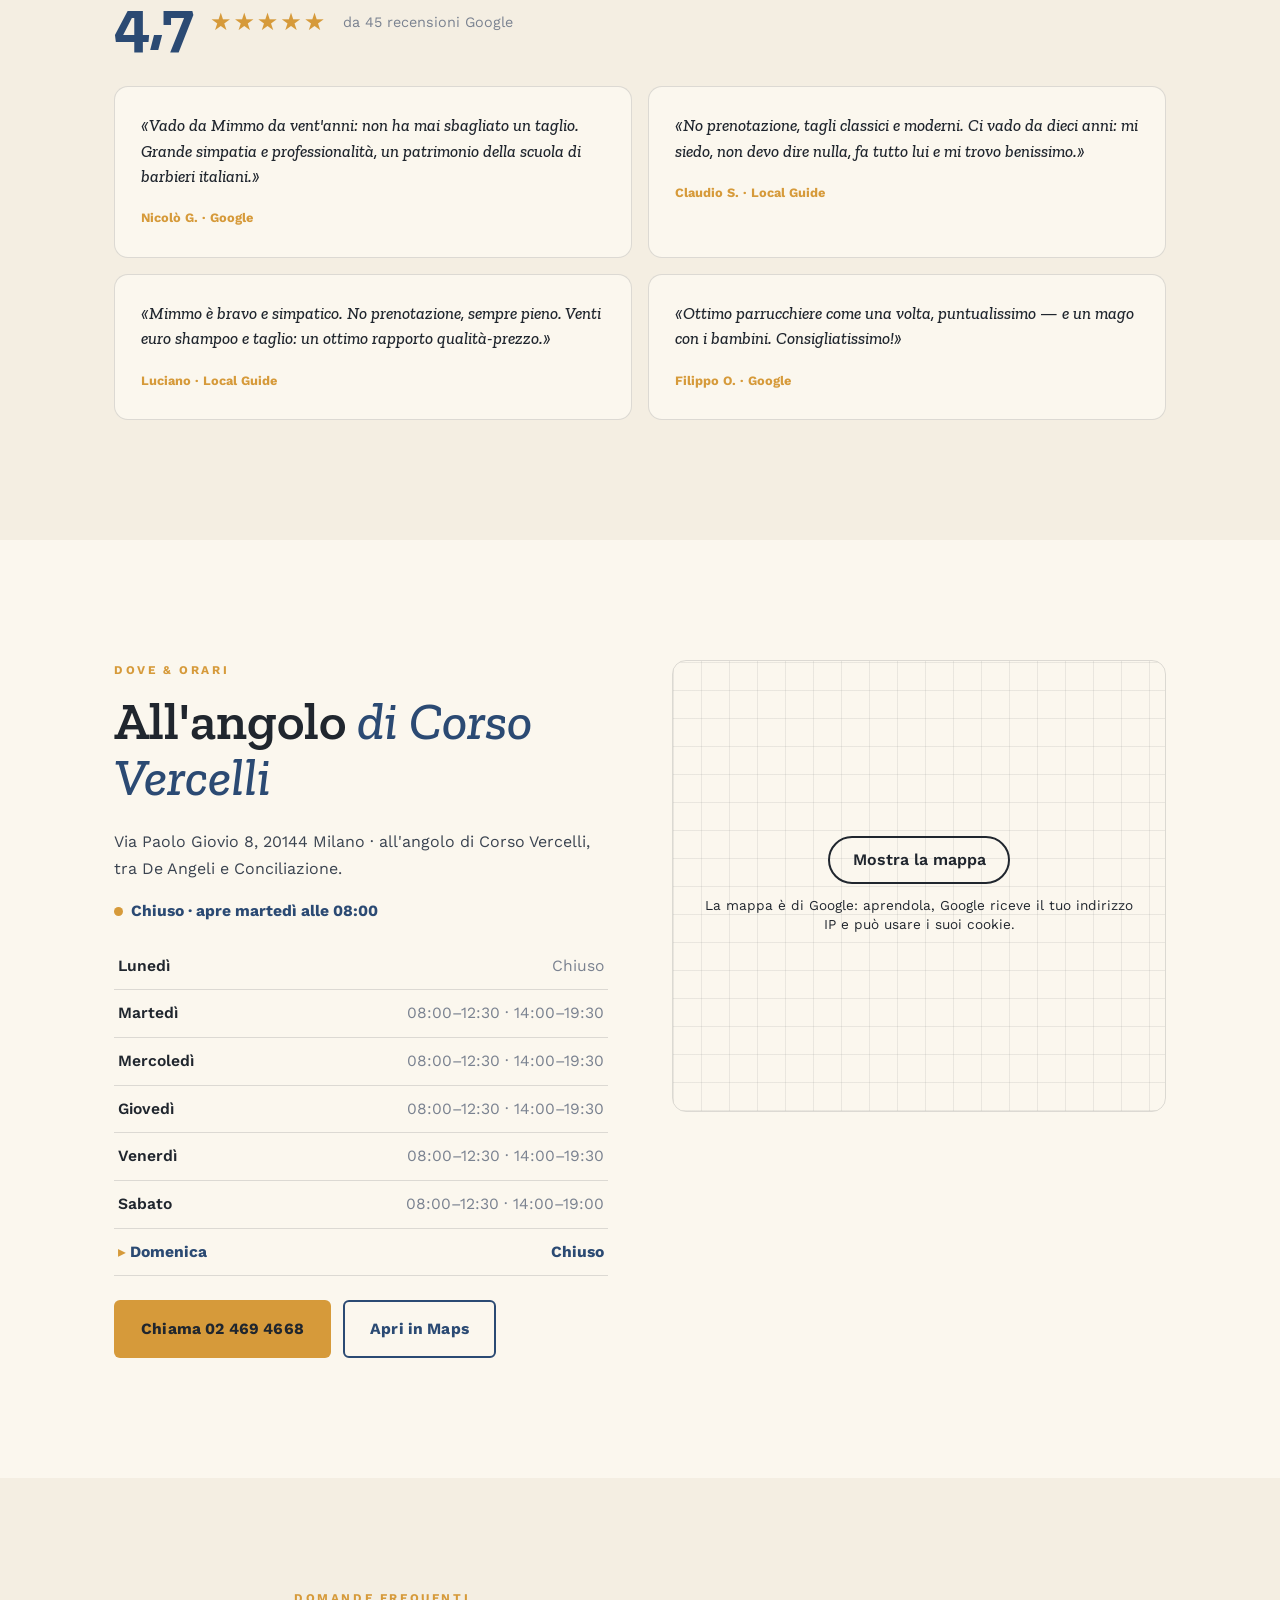
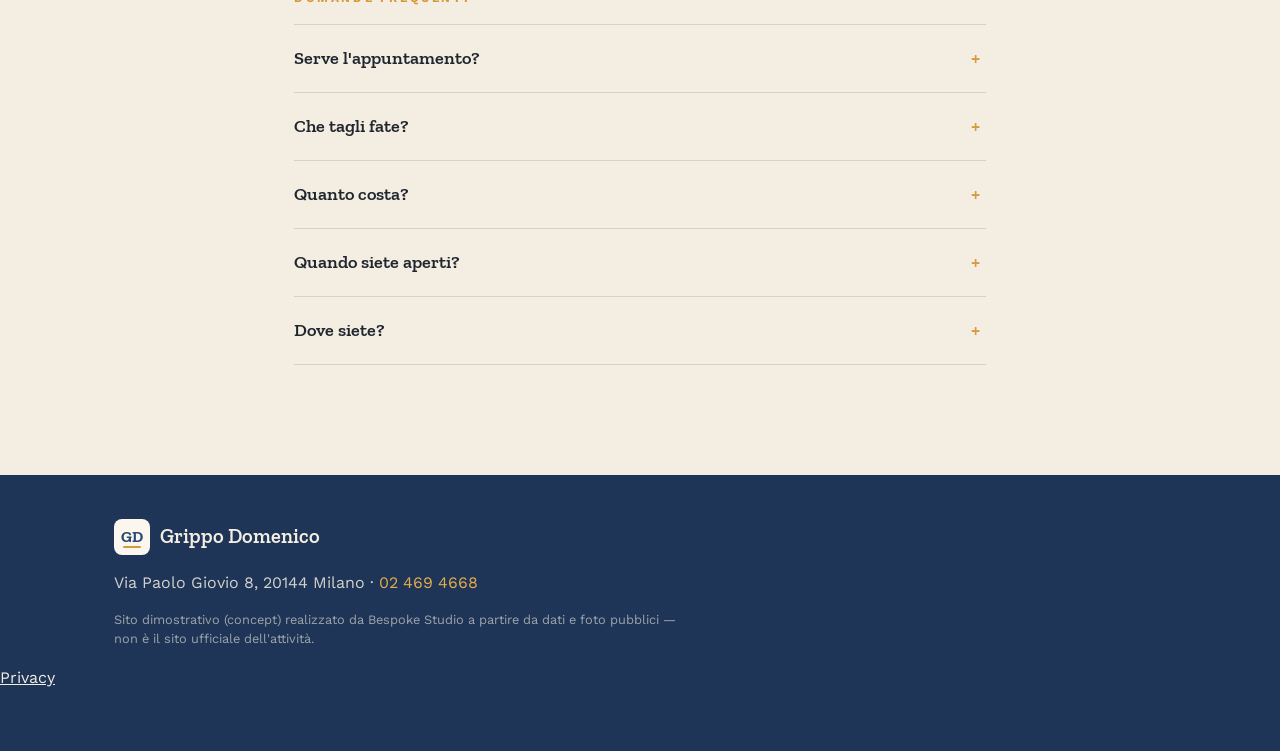
==== commit d021c961: "Privacy e pulizia: caratteri sul sito, mappa al clic, informativa, noindex - caratteri copiati nel s" ====
--- a/index.html
+++ b/index.html
@@ -3,6 +3,7 @@
 <head>
 <meta charset="UTF-8">
 <meta name="viewport" content="width=device-width, initial-scale=1.0">
+<meta name="robots" content="noindex">
 <title>Da Mimmo — Grippo Domenico, barbiere in Corso Vercelli</title>
 <meta name="description" content="Grippo Domenico, il barbiere di Via Paolo Giovio all'angolo di Corso Vercelli: senza appuntamento, da una vita. Taglio classico e moderno, la barba, i bambini. Da Mimmo ti siedi e fa tutto lui.">
 <link rel="canonical" href="https://rotenzark.github.io/grippo-domenico/">
@@ -15,9 +16,7 @@
 <link rel="icon" type="image/svg+xml" href="img/favicon.svg">
 <link rel="icon" type="image/png" sizes="32x32" href="img/favicon-32.png">
 <link rel="apple-touch-icon" href="img/apple-touch-icon.png">
-<link rel="preconnect" href="https://fonts.googleapis.com">
-<link rel="preconnect" href="https://fonts.gstatic.com" crossorigin>
-<link href="https://fonts.googleapis.com/css2?family=Zilla+Slab:ital,wght@0,500;0,600;0,700;1,500&family=Work+Sans:wght@400;500;600;700&display=swap" rel="stylesheet">
+<link rel="stylesheet" href="fonts/fonts.css?v=1">
 <link rel="stylesheet" href="css/styles.css?v=1">
 <script type="application/ld+json">
 {
@@ -36,13 +35,46 @@
     "postalCode": "20144",
     "addressCountry": "IT"
   },
-  "geo": { "@type": "GeoCoordinates", "latitude": 45.4649447, "longitude": 9.1602481 },
-  "aggregateRating": { "@type": "AggregateRating", "ratingValue": "4.7", "reviewCount": "45" },
+  "geo": {
+    "@type": "GeoCoordinates",
+    "latitude": 45.4649447,
+    "longitude": 9.1602481
+  },
   "openingHoursSpecification": [
-    { "@type": "OpeningHoursSpecification", "dayOfWeek": ["Tuesday","Wednesday","Thursday","Friday"], "opens": "08:00", "closes": "12:30" },
-    { "@type": "OpeningHoursSpecification", "dayOfWeek": ["Tuesday","Wednesday","Thursday","Friday"], "opens": "14:00", "closes": "19:30" },
-    { "@type": "OpeningHoursSpecification", "dayOfWeek": "Saturday", "opens": "08:00", "closes": "12:30" },
-    { "@type": "OpeningHoursSpecification", "dayOfWeek": "Saturday", "opens": "14:00", "closes": "19:00" }
+    {
+      "@type": "OpeningHoursSpecification",
+      "dayOfWeek": [
+        "Tuesday",
+        "Wednesday",
+        "Thursday",
+        "Friday"
+      ],
+      "opens": "08:00",
+      "closes": "12:30"
+    },
+    {
+      "@type": "OpeningHoursSpecification",
+      "dayOfWeek": [
+        "Tuesday",
+        "Wednesday",
+        "Thursday",
+        "Friday"
+      ],
+      "opens": "14:00",
+      "closes": "19:30"
+    },
+    {
+      "@type": "OpeningHoursSpecification",
+      "dayOfWeek": "Saturday",
+      "opens": "08:00",
+      "closes": "12:30"
+    },
+    {
+      "@type": "OpeningHoursSpecification",
+      "dayOfWeek": "Saturday",
+      "opens": "14:00",
+      "closes": "19:00"
+    }
   ]
 }
 </script>
@@ -233,7 +265,7 @@
       </div>
     </div>
     <div class="dove__map reveal">
-      <iframe title="Mappa di Grippo Domenico, Via Paolo Giovio 8 Milano" src="https://www.google.com/maps?q=Parrucchiere+Grippo+Domenico+Via+Paolo+Giovio+8+Milano&output=embed" width="600" height="450" style="border:0;" allowfullscreen="" loading="lazy" referrerpolicy="no-referrer-when-downgrade"></iframe>
+      <div class="mappa-clic" data-mappa-clic style="--mappa-h: 450px"><template><iframe title="Mappa di Grippo Domenico, Via Paolo Giovio 8 Milano" src="https://www.google.com/maps?q=Parrucchiere+Grippo+Domenico+Via+Paolo+Giovio+8+Milano&output=embed" width="600" height="450" style="border:0;" allowfullscreen="" loading="lazy" referrerpolicy="no-referrer-when-downgrade"></iframe></template><div class="mappa-clic__velo"><a class="mappa-clic__btn" href="https://www.google.com/maps/place/Parrucchiere+Grippo+Domenico/@45.4649447,9.1602481,17z" target="_blank" rel="noopener">Mostra la mappa</a><p class="mappa-clic__nota">La mappa è di Google: aprendola, Google riceve il tuo indirizzo IP e può usare i suoi cookie.</p></div></div>
     </div>
   </div>
 </section>
@@ -261,6 +293,7 @@
     <p class="foot__dove" data-i18n="foot.dove">Via Paolo Giovio 8, 20144 Milano · <a href="tel:+39024694668">02 469 4668</a></p>
     <p class="foot__demo" data-i18n="foot.demo">Sito dimostrativo (concept) realizzato da Bespoke Studio a partire da dati e foto pubblici — non è il sito ufficiale dell'attività.</p>
   </div>
+  <p class="privacy-link"><a href="privacy.html">Privacy</a></p>
 </footer>
 
 <!-- action-bar mobile -->
@@ -279,5 +312,6 @@
 <script src="https://cdnjs.cloudflare.com/ajax/libs/gsap/3.12.5/gsap.min.js"></script>
 <script src="https://cdnjs.cloudflare.com/ajax/libs/gsap/3.12.5/ScrollTrigger.min.js"></script>
 <script src="js/main.js?v=2"></script>
+<script src="js/mappa-clic.js?v=1" defer></script>
 </body>
 </html>
--- a/fonts/fonts.css
+++ b/fonts/fonts.css
@@ -0,0 +1,181 @@
+/* Caratteri ospitati sul sito: nessuna richiesta a Google Fonts o Fontshare (giro privacy 1/10/2026). Licenze in LICENSE.txt. */
+/* vietnamese */
+@font-face {
+  font-family: 'Work Sans';
+  font-style: normal;
+  font-weight: 400;
+  font-display: swap;
+  src: url(worksans-v24-QGYsz_wNahGAdqQ43Rh_c6Dpp_k.woff2) format('woff2');
+  unicode-range: U+0102-0103, U+0110-0111, U+0128-0129, U+0168-0169, U+01A0-01A1, U+01AF-01B0, U+0300-0301, U+0303-0304, U+0308-0309, U+0323, U+0329, U+1EA0-1EF9, U+20AB;
+}
+/* latin-ext */
+@font-face {
+  font-family: 'Work Sans';
+  font-style: normal;
+  font-weight: 400;
+  font-display: swap;
+  src: url(worksans-v24-QGYsz_wNahGAdqQ43Rh_cqDpp_k.woff2) format('woff2');
+  unicode-range: U+0100-02BA, U+02BD-02C5, U+02C7-02CC, U+02CE-02D7, U+02DD-02FF, U+0304, U+0308, U+0329, U+1D00-1DBF, U+1E00-1E9F, U+1EF2-1EFF, U+2020, U+20A0-20AB, U+20AD-20C0, U+2113, U+2C60-2C7F, U+A720-A7FF;
+}
+/* latin */
+@font-face {
+  font-family: 'Work Sans';
+  font-style: normal;
+  font-weight: 400;
+  font-display: swap;
+  src: url(worksans-v24-QGYsz_wNahGAdqQ43Rh_fKDp.woff2) format('woff2');
+  unicode-range: U+0000-00FF, U+0131, U+0152-0153, U+02BB-02BC, U+02C6, U+02DA, U+02DC, U+0304, U+0308, U+0329, U+2000-206F, U+20AC, U+2122, U+2191, U+2193, U+2212, U+2215, U+FEFF, U+FFFD;
+}
+/* vietnamese */
+@font-face {
+  font-family: 'Work Sans';
+  font-style: normal;
+  font-weight: 500;
+  font-display: swap;
+  src: url(worksans-v24-QGYsz_wNahGAdqQ43Rh_c6Dpp_k.woff2) format('woff2');
+  unicode-range: U+0102-0103, U+0110-0111, U+0128-0129, U+0168-0169, U+01A0-01A1, U+01AF-01B0, U+0300-0301, U+0303-0304, U+0308-0309, U+0323, U+0329, U+1EA0-1EF9, U+20AB;
+}
+/* latin-ext */
+@font-face {
+  font-family: 'Work Sans';
+  font-style: normal;
+  font-weight: 500;
+  font-display: swap;
+  src: url(worksans-v24-QGYsz_wNahGAdqQ43Rh_cqDpp_k.woff2) format('woff2');
+  unicode-range: U+0100-02BA, U+02BD-02C5, U+02C7-02CC, U+02CE-02D7, U+02DD-02FF, U+0304, U+0308, U+0329, U+1D00-1DBF, U+1E00-1E9F, U+1EF2-1EFF, U+2020, U+20A0-20AB, U+20AD-20C0, U+2113, U+2C60-2C7F, U+A720-A7FF;
+}
+/* latin */
+@font-face {
+  font-family: 'Work Sans';
+  font-style: normal;
+  font-weight: 500;
+  font-display: swap;
+  src: url(worksans-v24-QGYsz_wNahGAdqQ43Rh_fKDp.woff2) format('woff2');
+  unicode-range: U+0000-00FF, U+0131, U+0152-0153, U+02BB-02BC, U+02C6, U+02DA, U+02DC, U+0304, U+0308, U+0329, U+2000-206F, U+20AC, U+2122, U+2191, U+2193, U+2212, U+2215, U+FEFF, U+FFFD;
+}
+/* vietnamese */
+@font-face {
+  font-family: 'Work Sans';
+  font-style: normal;
+  font-weight: 600;
+  font-display: swap;
+  src: url(worksans-v24-QGYsz_wNahGAdqQ43Rh_c6Dpp_k.woff2) format('woff2');
+  unicode-range: U+0102-0103, U+0110-0111, U+0128-0129, U+0168-0169, U+01A0-01A1, U+01AF-01B0, U+0300-0301, U+0303-0304, U+0308-0309, U+0323, U+0329, U+1EA0-1EF9, U+20AB;
+}
+/* latin-ext */
+@font-face {
+  font-family: 'Work Sans';
+  font-style: normal;
+  font-weight: 600;
+  font-display: swap;
+  src: url(worksans-v24-QGYsz_wNahGAdqQ43Rh_cqDpp_k.woff2) format('woff2');
+  unicode-range: U+0100-02BA, U+02BD-02C5, U+02C7-02CC, U+02CE-02D7, U+02DD-02FF, U+0304, U+0308, U+0329, U+1D00-1DBF, U+1E00-1E9F, U+1EF2-1EFF, U+2020, U+20A0-20AB, U+20AD-20C0, U+2113, U+2C60-2C7F, U+A720-A7FF;
+}
+/* latin */
+@font-face {
+  font-family: 'Work Sans';
+  font-style: normal;
+  font-weight: 600;
+  font-display: swap;
+  src: url(worksans-v24-QGYsz_wNahGAdqQ43Rh_fKDp.woff2) format('woff2');
+  unicode-range: U+0000-00FF, U+0131, U+0152-0153, U+02BB-02BC, U+02C6, U+02DA, U+02DC, U+0304, U+0308, U+0329, U+2000-206F, U+20AC, U+2122, U+2191, U+2193, U+2212, U+2215, U+FEFF, U+FFFD;
+}
+/* vietnamese */
+@font-face {
+  font-family: 'Work Sans';
+  font-style: normal;
+  font-weight: 700;
+  font-display: swap;
+  src: url(worksans-v24-QGYsz_wNahGAdqQ43Rh_c6Dpp_k.woff2) format('woff2');
+  unicode-range: U+0102-0103, U+0110-0111, U+0128-0129, U+0168-0169, U+01A0-01A1, U+01AF-01B0, U+0300-0301, U+0303-0304, U+0308-0309, U+0323, U+0329, U+1EA0-1EF9, U+20AB;
+}
+/* latin-ext */
+@font-face {
+  font-family: 'Work Sans';
+  font-style: normal;
+  font-weight: 700;
+  font-display: swap;
+  src: url(worksans-v24-QGYsz_wNahGAdqQ43Rh_cqDpp_k.woff2) format('woff2');
+  unicode-range: U+0100-02BA, U+02BD-02C5, U+02C7-02CC, U+02CE-02D7, U+02DD-02FF, U+0304, U+0308, U+0329, U+1D00-1DBF, U+1E00-1E9F, U+1EF2-1EFF, U+2020, U+20A0-20AB, U+20AD-20C0, U+2113, U+2C60-2C7F, U+A720-A7FF;
+}
+/* latin */
+@font-face {
+  font-family: 'Work Sans';
+  font-style: normal;
+  font-weight: 700;
+  font-display: swap;
+  src: url(worksans-v24-QGYsz_wNahGAdqQ43Rh_fKDp.woff2) format('woff2');
+  unicode-range: U+0000-00FF, U+0131, U+0152-0153, U+02BB-02BC, U+02C6, U+02DA, U+02DC, U+0304, U+0308, U+0329, U+2000-206F, U+20AC, U+2122, U+2191, U+2193, U+2212, U+2215, U+FEFF, U+FFFD;
+}
+/* latin-ext */
+@font-face {
+  font-family: 'Zilla Slab';
+  font-style: italic;
+  font-weight: 500;
+  font-display: swap;
+  src: url(zillaslab-v12-dFanZfeM_74wlPZtksIFaj8CDHeZV3B3Taw.woff2) format('woff2');
+  unicode-range: U+0100-02BA, U+02BD-02C5, U+02C7-02CC, U+02CE-02D7, U+02DD-02FF, U+0304, U+0308, U+0329, U+1D00-1DBF, U+1E00-1E9F, U+1EF2-1EFF, U+2020, U+20A0-20AB, U+20AD-20C0, U+2113, U+2C60-2C7F, U+A720-A7FF;
+}
+/* latin */
+@font-face {
+  font-family: 'Zilla Slab';
+  font-style: italic;
+  font-weight: 500;
+  font-display: swap;
+  src: url(zillaslab-v12-dFanZfeM_74wlPZtksIFaj8CDHeZWXB3.woff2) format('woff2');
+  unicode-range: U+0000-00FF, U+0131, U+0152-0153, U+02BB-02BC, U+02C6, U+02DA, U+02DC, U+0304, U+0308, U+0329, U+2000-206F, U+20AC, U+2122, U+2191, U+2193, U+2212, U+2215, U+FEFF, U+FFFD;
+}
+/* latin-ext */
+@font-face {
+  font-family: 'Zilla Slab';
+  font-style: normal;
+  font-weight: 500;
+  font-display: swap;
+  src: url(zillaslab-v12-dFa5ZfeM_74wlPZtksIFYskZ6H2pW2hz.woff2) format('woff2');
+  unicode-range: U+0100-02BA, U+02BD-02C5, U+02C7-02CC, U+02CE-02D7, U+02DD-02FF, U+0304, U+0308, U+0329, U+1D00-1DBF, U+1E00-1E9F, U+1EF2-1EFF, U+2020, U+20A0-20AB, U+20AD-20C0, U+2113, U+2C60-2C7F, U+A720-A7FF;
+}
+/* latin */
+@font-face {
+  font-family: 'Zilla Slab';
+  font-style: normal;
+  font-weight: 500;
+  font-display: swap;
+  src: url(zillaslab-v12-dFa5ZfeM_74wlPZtksIFYskZ6HOpWw.woff2) format('woff2');
+  unicode-range: U+0000-00FF, U+0131, U+0152-0153, U+02BB-02BC, U+02C6, U+02DA, U+02DC, U+0304, U+0308, U+0329, U+2000-206F, U+20AC, U+2122, U+2191, U+2193, U+2212, U+2215, U+FEFF, U+FFFD;
+}
+/* latin-ext */
+@font-face {
+  font-family: 'Zilla Slab';
+  font-style: normal;
+  font-weight: 600;
+  font-display: swap;
+  src: url(zillaslab-v12-dFa5ZfeM_74wlPZtksIFYuUe6H2pW2hz.woff2) format('woff2');
+  unicode-range: U+0100-02BA, U+02BD-02C5, U+02C7-02CC, U+02CE-02D7, U+02DD-02FF, U+0304, U+0308, U+0329, U+1D00-1DBF, U+1E00-1E9F, U+1EF2-1EFF, U+2020, U+20A0-20AB, U+20AD-20C0, U+2113, U+2C60-2C7F, U+A720-A7FF;
+}
+/* latin */
+@font-face {
+  font-family: 'Zilla Slab';
+  font-style: normal;
+  font-weight: 600;
+  font-display: swap;
+  src: url(zillaslab-v12-dFa5ZfeM_74wlPZtksIFYuUe6HOpWw.woff2) format('woff2');
+  unicode-range: U+0000-00FF, U+0131, U+0152-0153, U+02BB-02BC, U+02C6, U+02DA, U+02DC, U+0304, U+0308, U+0329, U+2000-206F, U+20AC, U+2122, U+2191, U+2193, U+2212, U+2215, U+FEFF, U+FFFD;
+}
+/* latin-ext */
+@font-face {
+  font-family: 'Zilla Slab';
+  font-style: normal;
+  font-weight: 700;
+  font-display: swap;
+  src: url(zillaslab-v12-dFa5ZfeM_74wlPZtksIFYoEf6H2pW2hz.woff2) format('woff2');
+  unicode-range: U+0100-02BA, U+02BD-02C5, U+02C7-02CC, U+02CE-02D7, U+02DD-02FF, U+0304, U+0308, U+0329, U+1D00-1DBF, U+1E00-1E9F, U+1EF2-1EFF, U+2020, U+20A0-20AB, U+20AD-20C0, U+2113, U+2C60-2C7F, U+A720-A7FF;
+}
+/* latin */
+@font-face {
+  font-family: 'Zilla Slab';
+  font-style: normal;
+  font-weight: 700;
+  font-display: swap;
+  src: url(zillaslab-v12-dFa5ZfeM_74wlPZtksIFYoEf6HOpWw.woff2) format('woff2');
+  unicode-range: U+0000-00FF, U+0131, U+0152-0153, U+02BB-02BC, U+02C6, U+02DA, U+02DC, U+0304, U+0308, U+0329, U+2000-206F, U+20AC, U+2122, U+2191, U+2193, U+2212, U+2215, U+FEFF, U+FFFD;
+}
--- a/css/styles.css
+++ b/css/styles.css
@@ -250,3 +250,12 @@
   .tuner__dot{animation:none}
   .reveal,.reveal-hero{opacity:1;transform:none}
 }
+
+/*MAPPACLIC*/
+/* la mappa Google si carica solo al clic (giro privacy 1/10/2026) */
+.mappa-clic { display: flex; align-items: center; justify-content: center; width: 100%; height: 100%; min-height: var(--mappa-h, 320px); box-sizing: border-box; padding: 24px; text-align: center; background: repeating-linear-gradient(0deg, rgba(127, 127, 127, 0.14) 0 1px, transparent 1px 28px), repeating-linear-gradient(90deg, rgba(127, 127, 127, 0.14) 0 1px, transparent 1px 28px); }
+.mappa-clic__velo { display: flex; flex-direction: column; align-items: center; gap: 12px; max-width: 32em; }
+.mappa-clic__btn { display: inline-block; padding: 0.75em 1.4em; border: 2px solid currentColor; border-radius: 999px; color: inherit; font: inherit; font-weight: 600; line-height: 1.2; text-decoration: none; background: transparent; cursor: pointer; }
+.mappa-clic__btn:hover, .mappa-clic__btn:focus-visible { text-decoration: underline; }
+.mappa-clic__nota { margin: 0; font-size: 0.85em; line-height: 1.45; }
+/*/MAPPACLIC*/
